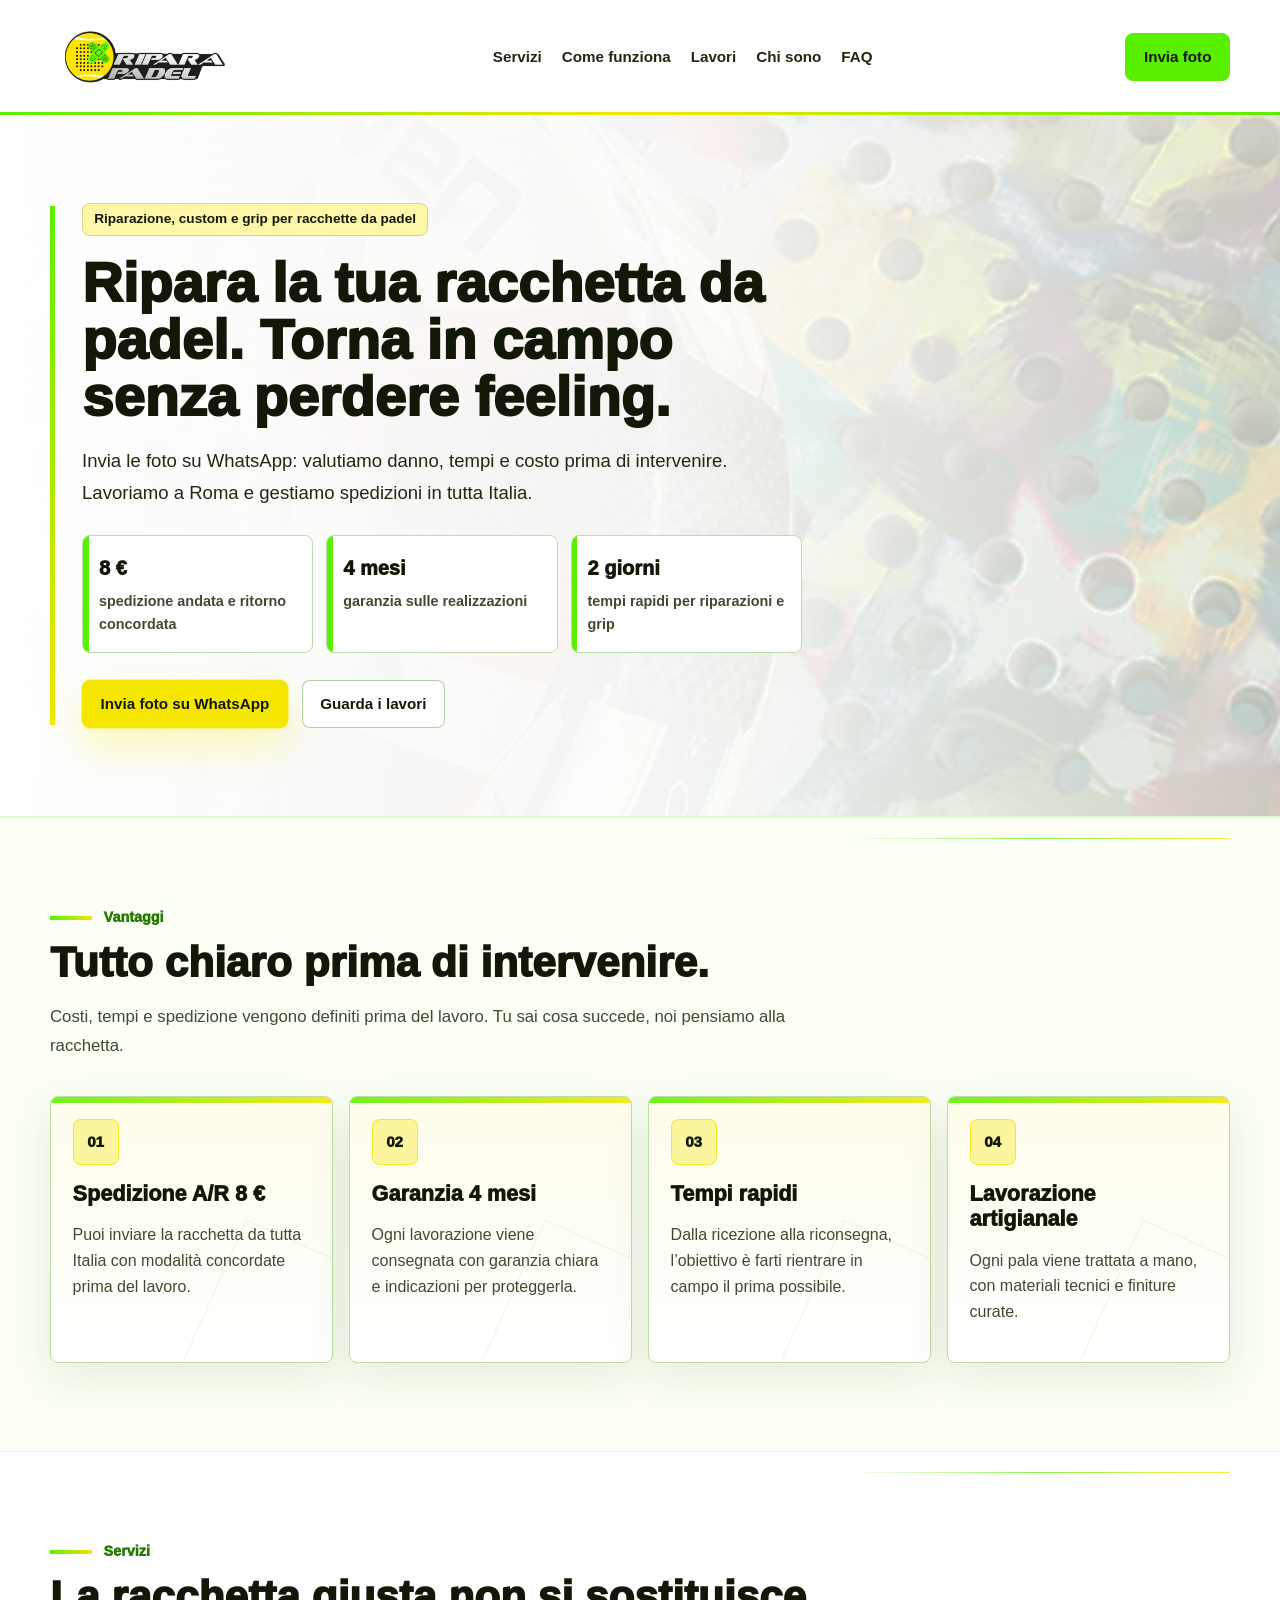
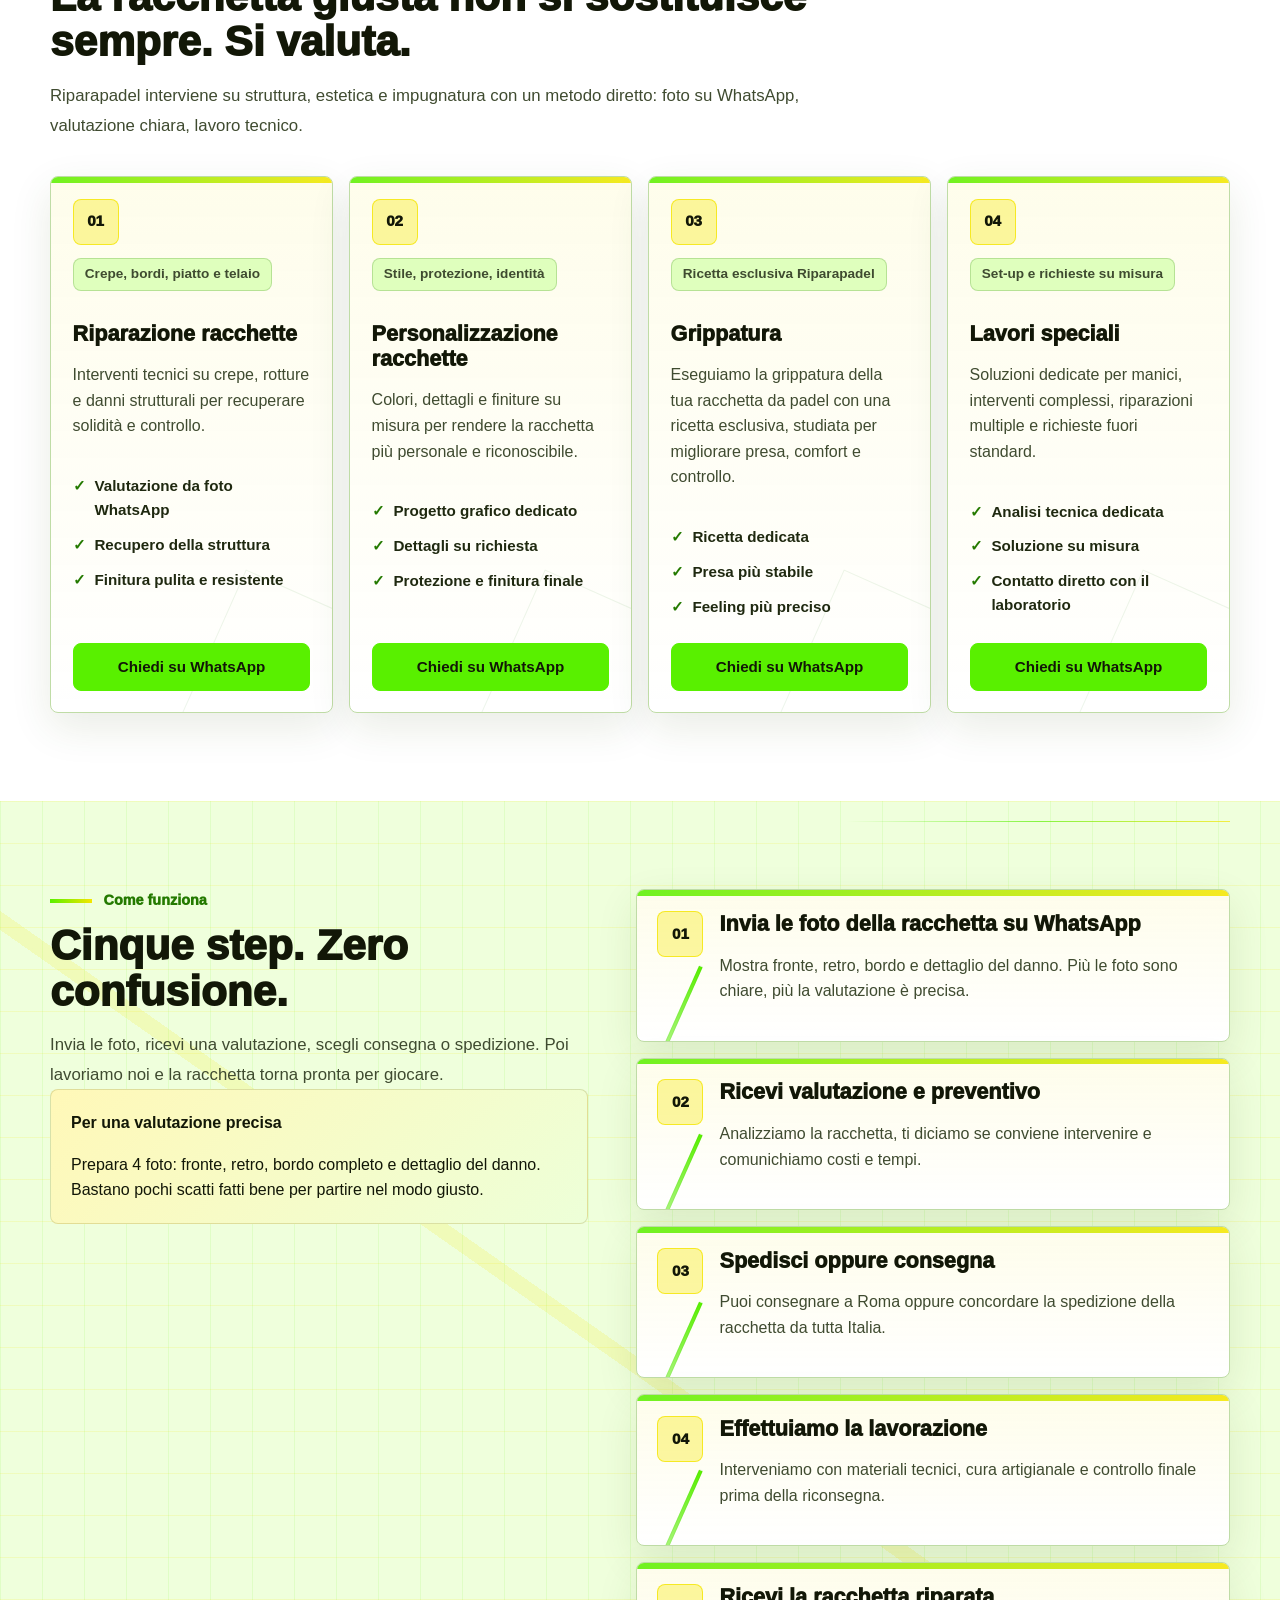
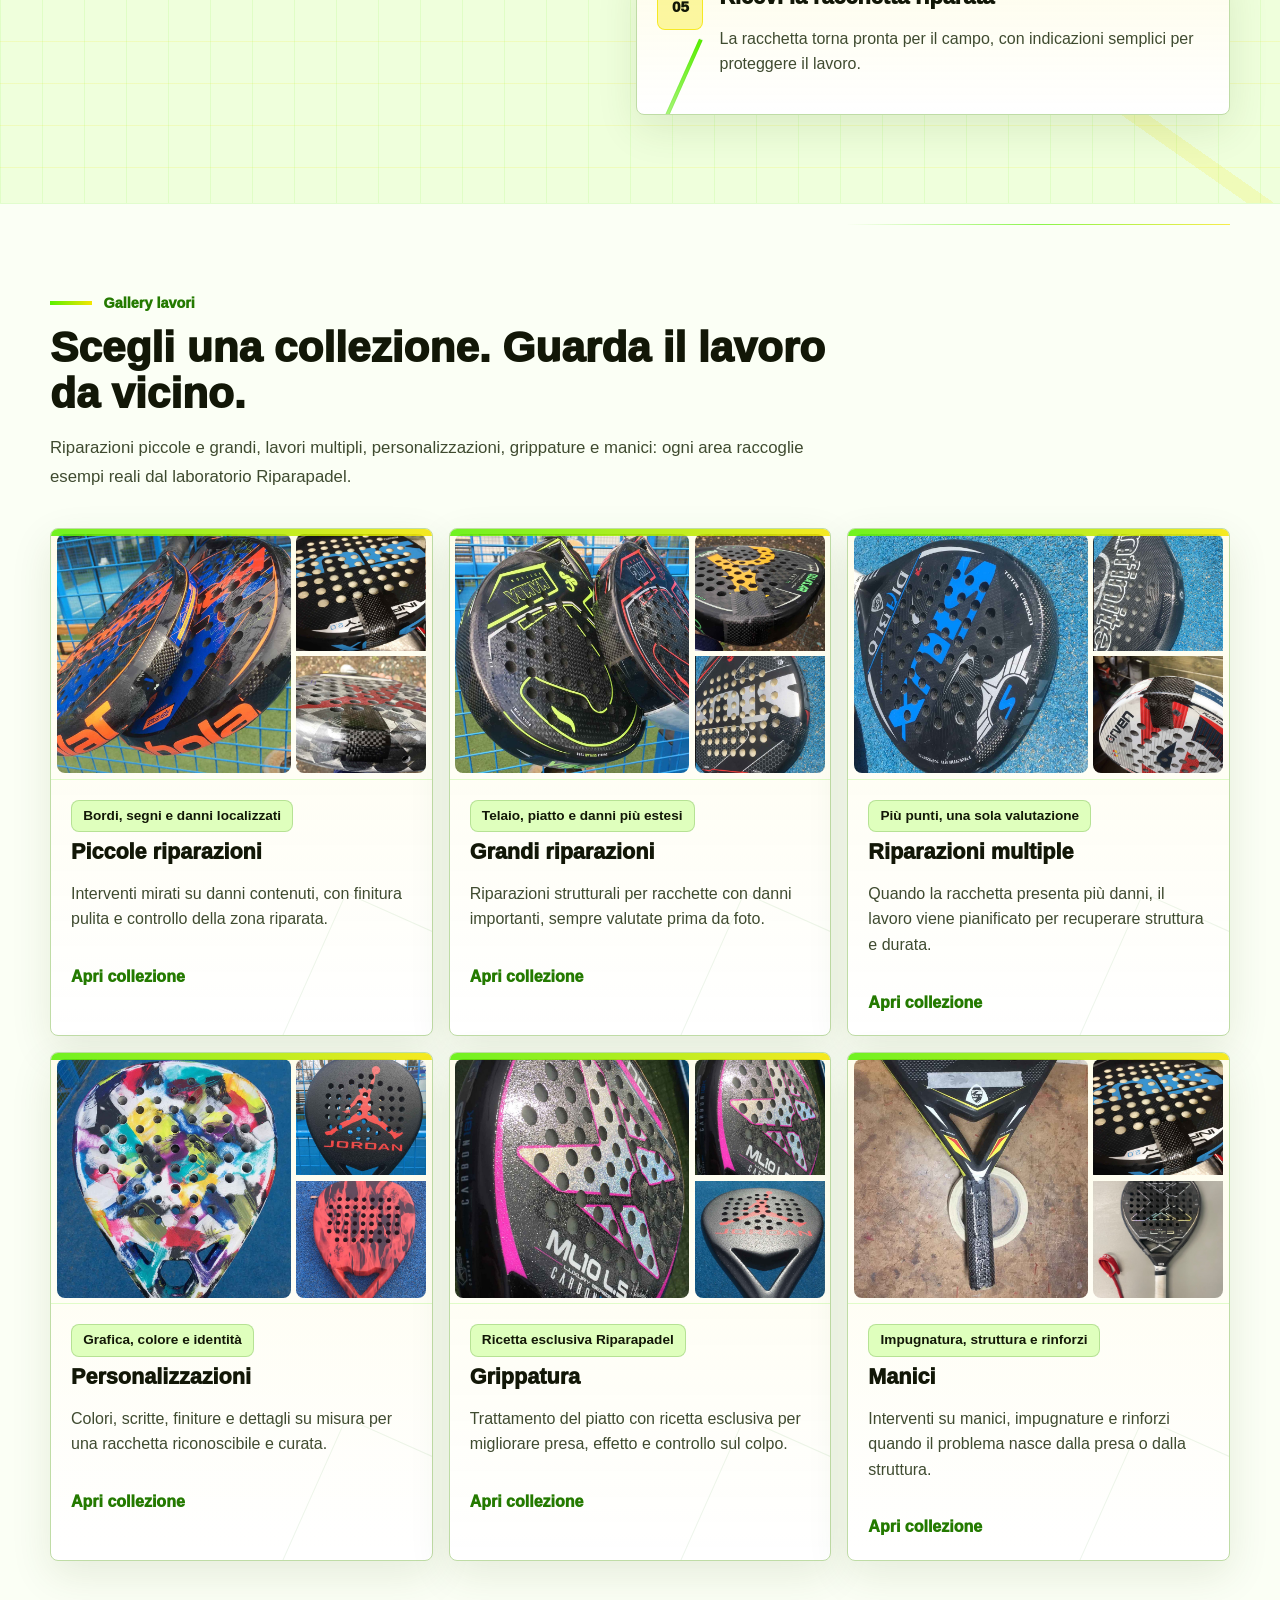
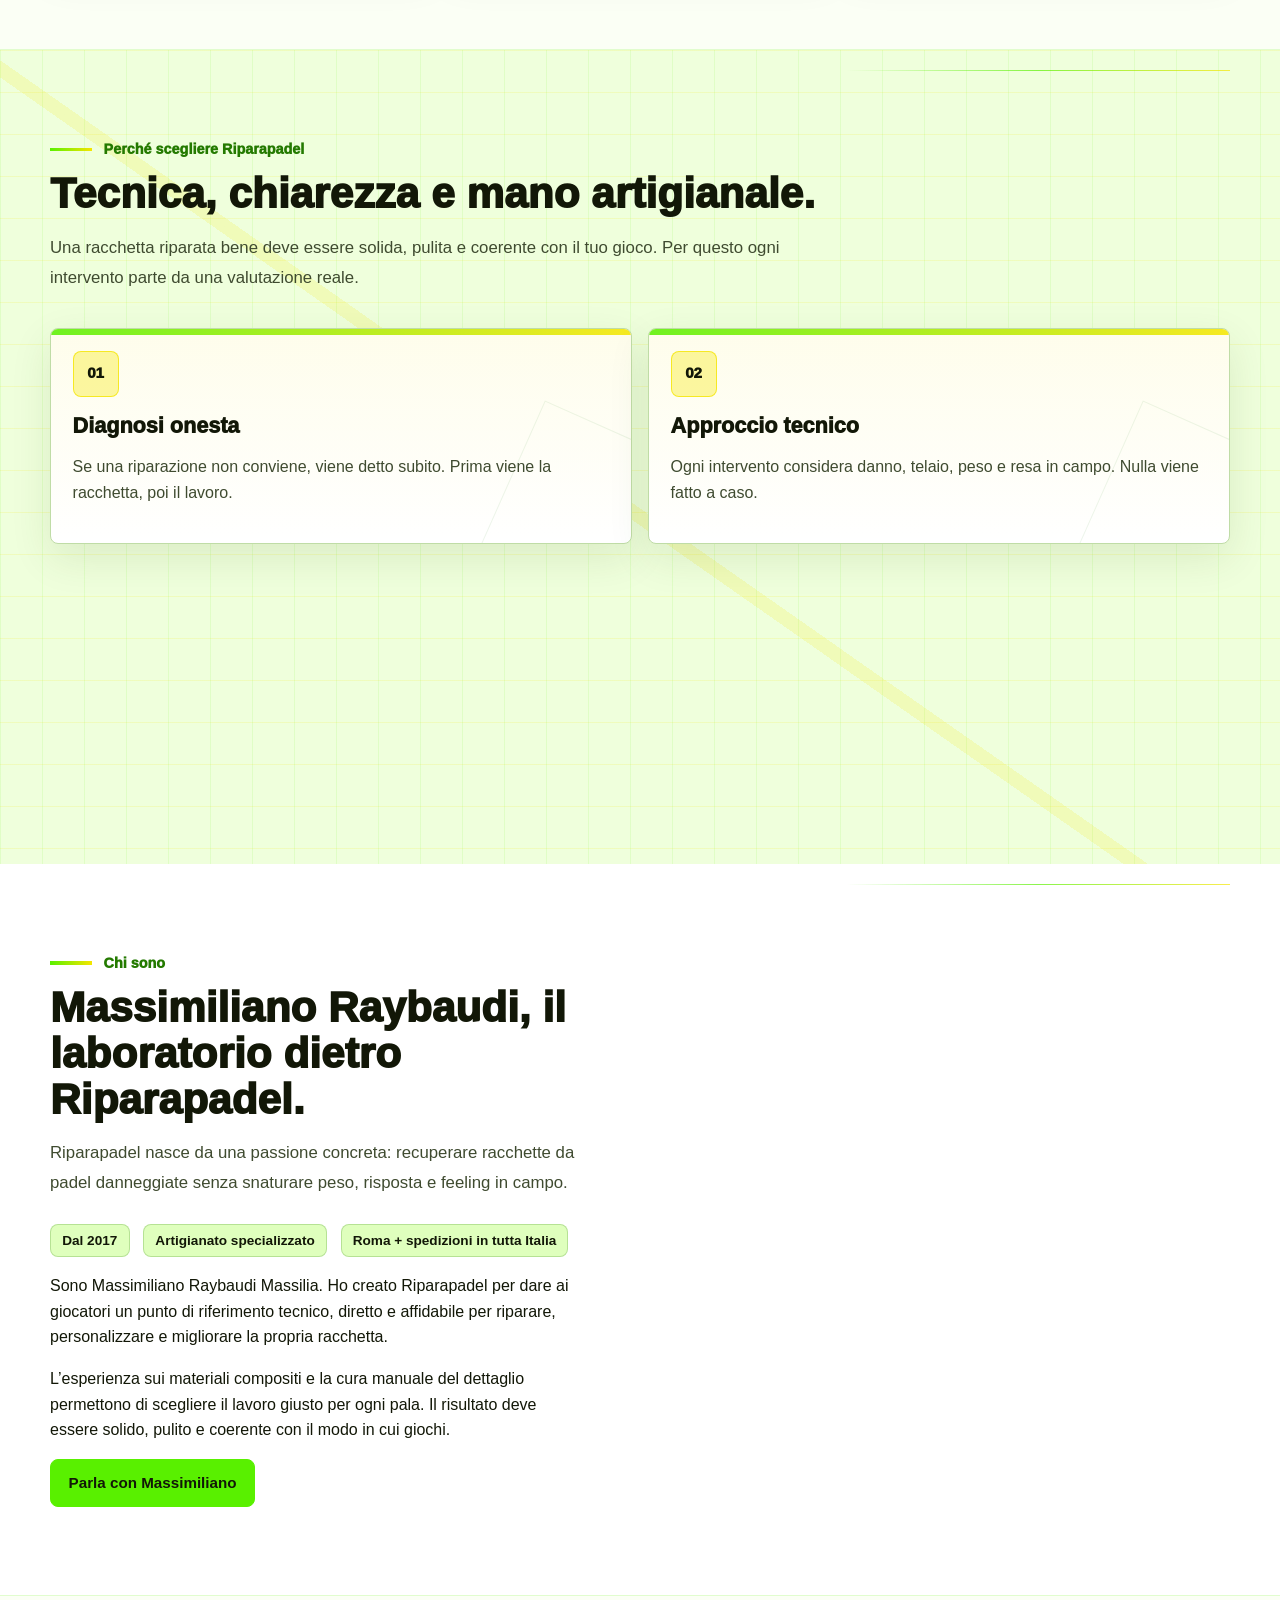
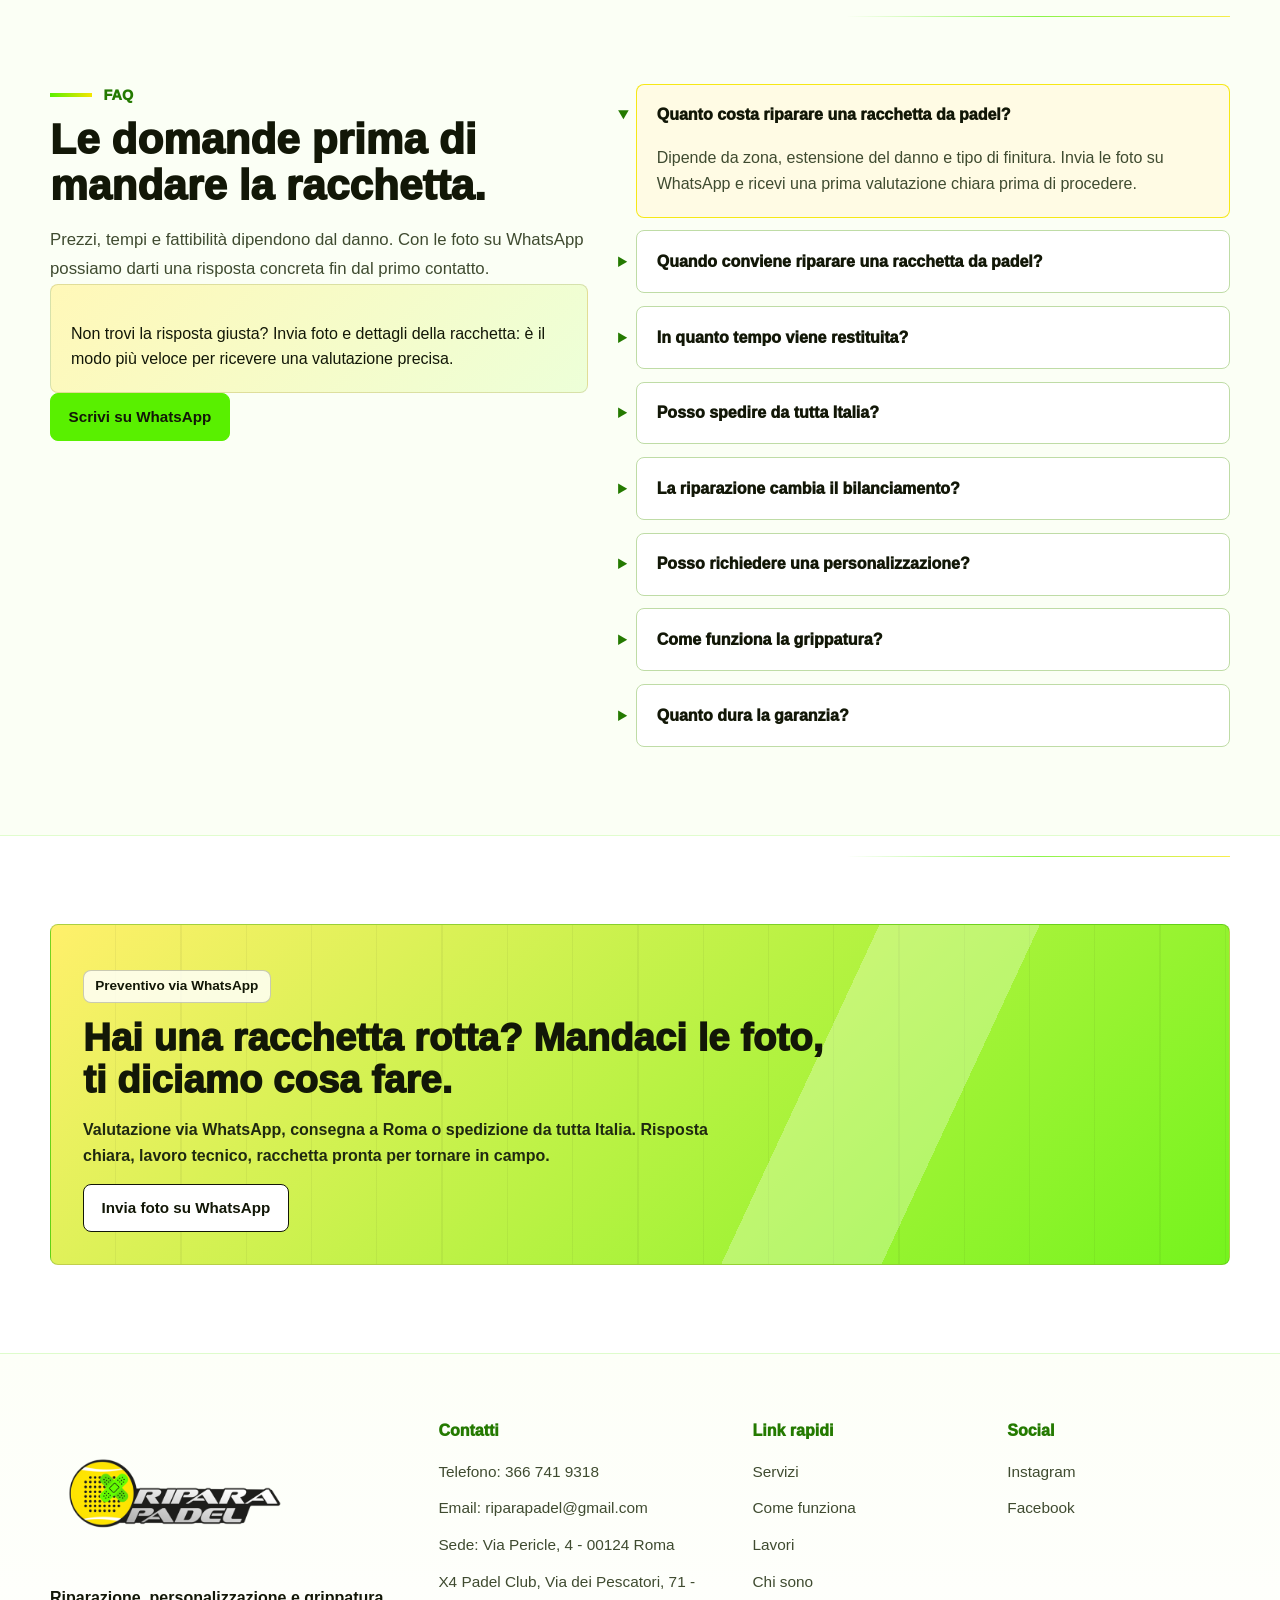
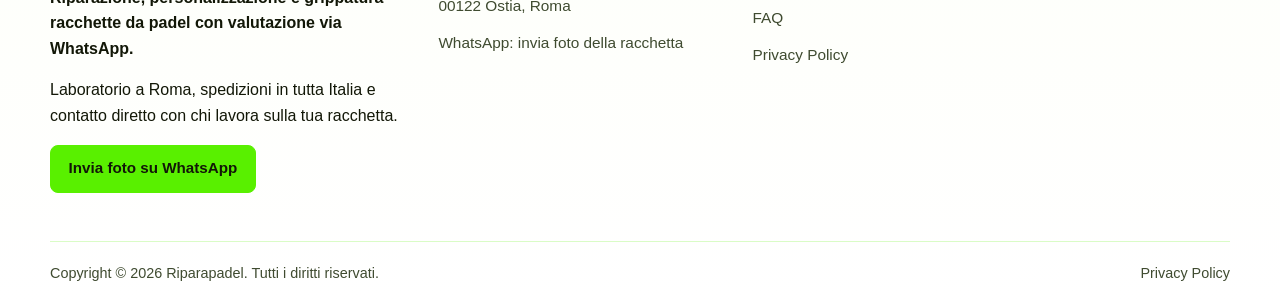
==== index.html @ 20074d6c "Add files via upload" ====
<!doctype html>
<html lang="it">
  <head>
    <meta charset="UTF-8" />
    <meta name="viewport" content="width=device-width, initial-scale=1.0" />
    <meta
      name="description"
      content="Riparapadel ripara racchette da padel a Roma e con spedizione in tutta Italia: diagnosi su WhatsApp, riparazioni tecniche, grippatura e personalizzazioni."
    />
    <meta name="author" content="Riparapadel di Massimiliano Raybaudi Massilia" />
    <meta name="robots" content="index, follow, max-image-preview:large" />
    <meta name="theme-color" content="#ffffff" />
    <meta name="geo.region" content="IT-RM" />
    <meta name="geo.placename" content="Roma" />
    <link rel="canonical" href="https://www.riparazioneracchettepadel.it/" />
    <link rel="icon" type="image/svg+xml" href="assets/icons/favicon.svg" />
    <link rel="preload" as="image" href="assets/media/images/hero-riparapadel.jpg" />
    <link rel="stylesheet" href="assets/styles/main.css" />
    <meta property="og:type" content="website" />
    <meta property="og:locale" content="it_IT" />
    <meta property="og:site_name" content="Riparapadel" />
    <meta property="og:title" content="Riparapadel | Riparazione racchette padel a Roma" />
    <meta
      property="og:description"
      content="Laboratorio tecnico per riparazione, personalizzazione e grippatura di racchette da padel. Preventivo su WhatsApp e spedizioni in tutta Italia."
    />
    <meta property="og:url" content="https://www.riparazioneracchettepadel.it/" />
    <meta property="og:image" content="https://www.riparazioneracchettepadel.it/assets/media/images/hero-riparapadel.jpg" />
    <meta property="og:image:alt" content="Racchetta da padel lavorata dal laboratorio Riparapadel" />
    <meta property="og:image:width" content="960" />
    <meta property="og:image:height" content="720" />
    <meta name="twitter:card" content="summary_large_image" />
    <meta name="twitter:title" content="Riparapadel | Riparazione racchette padel a Roma" />
    <meta
      name="twitter:description"
      content="Diagnosi su WhatsApp, laboratorio a Roma, riparazioni tecniche e spedizioni in tutta Italia."
    />
    <meta name="twitter:image" content="https://www.riparazioneracchettepadel.it/assets/media/images/hero-riparapadel.jpg" />
    <title>Riparazione racchette padel Roma | Riparapadel</title>
    <script type="application/ld+json">
      {
        "@context": "https://schema.org",
        "@graph": [
          {
            "@type": "WebSite",
            "@id": "https://www.riparazioneracchettepadel.it/#website",
            "name": "Riparapadel",
            "url": "https://www.riparazioneracchettepadel.it/",
            "inLanguage": "it-IT",
            "publisher": {
              "@id": "https://www.riparazioneracchettepadel.it/#business"
            }
          },
          {
            "@type": "WebPage",
            "@id": "https://www.riparazioneracchettepadel.it/#webpage",
            "url": "https://www.riparazioneracchettepadel.it/",
            "name": "Riparazione racchette padel Roma | Riparapadel",
            "description": "Riparapadel ripara racchette da padel a Roma e con spedizione in tutta Italia: diagnosi su WhatsApp, riparazioni tecniche, grippatura e personalizzazioni.",
            "isPartOf": {
              "@id": "https://www.riparazioneracchettepadel.it/#website"
            },
            "primaryImageOfPage": {
              "@id": "https://www.riparazioneracchettepadel.it/#hero-image"
            },
            "about": {
              "@id": "https://www.riparazioneracchettepadel.it/#business"
            },
            "inLanguage": "it-IT"
          },
          {
            "@type": "ImageObject",
            "@id": "https://www.riparazioneracchettepadel.it/#hero-image",
            "url": "https://www.riparazioneracchettepadel.it/assets/media/images/hero-riparapadel.jpg",
            "caption": "Racchetta da padel lavorata dal laboratorio Riparapadel"
          },
          {
            "@type": ["LocalBusiness", "ProfessionalService"],
            "@id": "https://www.riparazioneracchettepadel.it/#business",
            "name": "Riparapadel",
            "legalName": "Ripara Padel di Massimiliano Raybaudi Massilia",
            "url": "https://www.riparazioneracchettepadel.it/",
            "logo": "https://www.riparazioneracchettepadel.it/assets/media/brand/riparapadel-logo-site.png",
            "image": "https://www.riparazioneracchettepadel.it/assets/media/images/hero-riparapadel.jpg",
            "telephone": "+393667419318",
            "email": "riparapadel@gmail.com",
            "priceRange": "€€",
            "founder": {
              "@type": "Person",
              "name": "Massimiliano Raybaudi Massilia"
            },
            "address": {
              "@type": "PostalAddress",
              "streetAddress": "Via Pericle, 4",
              "postalCode": "00124",
              "addressLocality": "Roma",
              "addressRegion": "RM",
              "addressCountry": "IT"
            },
            "areaServed": [
              {
                "@type": "City",
                "name": "Roma"
              },
              {
                "@type": "Country",
                "name": "Italia"
              }
            ],
            "sameAs": [
              "https://www.instagram.com/massi_padel/",
              "https://www.facebook.com/riparapadel/"
            ],
            "contactPoint": {
              "@type": "ContactPoint",
              "telephone": "+393667419318",
              "contactType": "customer service",
              "areaServed": "IT",
              "availableLanguage": "Italian"
            },
            "description": "Laboratorio specializzato a Roma per riparazione, personalizzazione e grippatura di racchette da padel con diagnosi su WhatsApp e spedizioni in tutta Italia."
          },
          {
            "@type": "Service",
            "@id": "https://www.riparazioneracchettepadel.it/#riparazione-racchette-padel",
            "name": "Riparazione racchette da padel",
            "serviceType": "Riparazione, personalizzazione e grippatura racchette da padel",
            "provider": {
              "@id": "https://www.riparazioneracchettepadel.it/#business"
            },
            "areaServed": ["Roma", "Italia"],
            "description": "Valutazione del danno da foto, preventivo su WhatsApp e interventi tecnici su racchette da padel danneggiate.",
            "hasOfferCatalog": {
              "@type": "OfferCatalog",
              "name": "Servizi Riparapadel",
              "itemListElement": [
                {
                  "@type": "Offer",
                  "itemOffered": {
                    "@type": "Service",
                    "name": "Riparazione racchette da padel",
                    "description": "Interventi su crepe, bordi, piatto e telaio."
                  }
                },
                {
                  "@type": "Offer",
                  "itemOffered": {
                    "@type": "Service",
                    "name": "Personalizzazione racchette da padel",
                    "description": "Colori, grafiche, dettagli e finiture su misura."
                  }
                },
                {
                  "@type": "Offer",
                  "itemOffered": {
                    "@type": "Service",
                    "name": "Grippatura racchette da padel",
                    "description": "Trattamento del piatto con ricetta esclusiva Riparapadel."
                  }
                }
              ]
            }
          },
          {
            "@type": "FAQPage",
            "@id": "https://www.riparazioneracchettepadel.it/#faq-schema",
            "mainEntity": [
              {
                "@type": "Question",
                "name": "Quanto costa riparare una racchetta da padel?",
                "acceptedAnswer": {
                  "@type": "Answer",
                  "text": "Dipende da zona, estensione del danno e tipo di finitura. Invia le foto su WhatsApp e ricevi una prima valutazione chiara prima di procedere."
                }
              },
              {
                "@type": "Question",
                "name": "Quando conviene riparare una racchetta da padel?",
                "acceptedAnswer": {
                  "@type": "Answer",
                  "text": "Conviene quando il danno è localizzato e la racchetta ha ancora valore tecnico. Se non vale la pena intervenire, lo diciamo subito."
                }
              },
              {
                "@type": "Question",
                "name": "Posso spedire da tutta Italia?",
                "acceptedAnswer": {
                  "@type": "Answer",
                  "text": "Sì. Puoi spedire da tutta Italia. Prima dell’invio ricevi le indicazioni per imballare correttamente la racchetta."
                }
              },
              {
                "@type": "Question",
                "name": "In quanto tempo viene restituita?",
                "acceptedAnswer": {
                  "@type": "Answer",
                  "text": "Riparazioni e grippature vengono gestite in tempi rapidi dalla ricezione. Le personalizzazioni possono richiedere qualche giorno in più."
                }
              },
              {
                "@type": "Question",
                "name": "La riparazione cambia il bilanciamento?",
                "acceptedAnswer": {
                  "@type": "Answer",
                  "text": "L’intervento viene eseguito cercando di preservare feeling e maneggevolezza. Se può esserci una variazione sensibile, viene comunicata prima."
                }
              },
              {
                "@type": "Question",
                "name": "Posso richiedere una personalizzazione?",
                "acceptedAnswer": {
                  "@type": "Answer",
                  "text": "Sì. Possiamo valutare grafiche, colori, dettagli estetici e finiture su misura. Il progetto viene definito prima del lavoro."
                }
              },
              {
                "@type": "Question",
                "name": "Come funziona la grippatura?",
                "acceptedAnswer": {
                  "@type": "Answer",
                  "text": "Eseguiamo la grippatura della racchetta da padel con una ricetta esclusiva, adattata alla sensazione che vuoi in mano: più presa, più comfort e più controllo."
                }
              },
              {
                "@type": "Question",
                "name": "Quanto dura la garanzia?",
                "acceptedAnswer": {
                  "@type": "Answer",
                  "text": "Le lavorazioni hanno garanzia di 4 mesi dalla consegna. Restano escluse nuove rotture causate da urti, impatti o uso non corretto."
                }
              }
            ]
          }
        ]
      }
    </script>
  </head>
  <body>
    <a class="skip-link" href="#contenuto">Vai al contenuto</a>

    <header class="site-header">
      <div class="header-inner">
        <a class="logo" href="index.html" aria-label="Riparapadel home">
          <img
            src="assets/media/brand/riparapadel-logo-site.png"
            alt="Logo Riparapadel - riparazione racchette padel Roma"
            width="640"
            height="385"
            fetchpriority="high"
          />
        </a>

        <nav class="main-nav" id="menu" data-main-nav aria-label="Navigazione principale">
          <a href="#servizi">Servizi</a>
          <a href="#come-funziona">Come funziona</a>
          <a href="#lavori">Lavori</a>
          <a href="#chi-sono">Chi sono</a>
          <a href="#faq">FAQ</a>
        </nav>

        <div class="header-actions">
          <a
            class="btn btn-secondary"
            href="https://wa.me/393667419318?text=Ciao%20Riparapadel%2C%20vorrei%20una%20valutazione%20per%20la%20mia%20racchetta%20da%20padel.%20Posso%20inviare%20le%20foto%3F"
            target="_blank"
            rel="noreferrer"
          >
            Invia foto
          </a>
          <button class="menu-toggle" type="button" data-menu-toggle aria-controls="menu" aria-expanded="false">
            Menu
          </button>
        </div>
      </div>
    </header>

    <main id="contenuto">
      <section class="hero" id="home">
        <div class="container hero-grid">
          <div class="hero-content">
            <span class="badge">Riparazione, custom e grip per racchette da padel</span>
            <h1>Ripara la tua racchetta da padel. Torna in campo senza perdere feeling.</h1>
            <p>
              Invia le foto su WhatsApp: valutiamo danno, tempi e costo prima di intervenire.
              Lavoriamo a Roma e gestiamo spedizioni in tutta Italia.
            </p>
            <div class="hero-facts" aria-label="Vantaggi principali">
              <div class="fact">
                <strong>8 €</strong>
                <span>spedizione andata e ritorno concordata</span>
              </div>
              <div class="fact">
                <strong>4 mesi</strong>
                <span>garanzia sulle realizzazioni</span>
              </div>
              <div class="fact">
                <strong>2 giorni</strong>
                <span>tempi rapidi per riparazioni e grip</span>
              </div>
            </div>
            <div class="hero-actions">
              <a
                class="btn btn-primary"
                href="https://wa.me/393667419318?text=Ciao%20Riparapadel%2C%20vorrei%20una%20valutazione%20per%20la%20mia%20racchetta%20da%20padel.%20Posso%20inviare%20le%20foto%3F"
                target="_blank"
                rel="noreferrer"
              >
                Invia foto su WhatsApp
              </a>
              <a class="btn btn-ghost" href="#lavori">Guarda i lavori</a>
            </div>
          </div>
        </div>
      </section>

      <section class="section section-alt">
        <div class="container">
          <div class="section-heading">
            <p class="eyebrow">Vantaggi</p>
            <h2 class="section-title">Tutto chiaro prima di intervenire.</h2>
            <p class="section-copy">
              Costi, tempi e spedizione vengono definiti prima del lavoro. Tu sai cosa succede,
              noi pensiamo alla racchetta.
            </p>
          </div>
          <div class="grid grid-4 cards">
            <article class="card card-pad">
              <span class="service-number">01</span>
              <h3>Spedizione A/R 8 €</h3>
              <p>Puoi inviare la racchetta da tutta Italia con modalità concordate prima del lavoro.</p>
            </article>
            <article class="card card-pad">
              <span class="service-number">02</span>
              <h3>Garanzia 4 mesi</h3>
              <p>Ogni lavorazione viene consegnata con garanzia chiara e indicazioni per proteggerla.</p>
            </article>
            <article class="card card-pad">
              <span class="service-number">03</span>
              <h3>Tempi rapidi</h3>
              <p>Dalla ricezione alla riconsegna, l’obiettivo è farti rientrare in campo il prima possibile.</p>
            </article>
            <article class="card card-pad">
              <span class="service-number">04</span>
              <h3>Lavorazione artigianale</h3>
              <p>Ogni pala viene trattata a mano, con materiali tecnici e finiture curate.</p>
            </article>
          </div>
        </div>
      </section>

      <section class="section" id="servizi">
        <div class="container">
          <div class="section-heading">
            <p class="eyebrow">Servizi</p>
            <h2 class="section-title">La racchetta giusta non si sostituisce sempre. Si valuta.</h2>
            <p class="section-copy">
              Riparapadel interviene su struttura, estetica e impugnatura con un metodo diretto:
              foto su WhatsApp, valutazione chiara, lavoro tecnico.
            </p>
          </div>

          <div class="grid grid-4 cards">
            <article class="card card-pad service-card">
              <span class="service-number">01</span>
              <p class="badge badge-secondary">Crepe, bordi, piatto e telaio</p>
              <h3>Riparazione racchette</h3>
              <p>Interventi tecnici su crepe, rotture e danni strutturali per recuperare solidità e controllo.</p>
              <ul>
                <li>Valutazione da foto WhatsApp</li>
                <li>Recupero della struttura</li>
                <li>Finitura pulita e resistente</li>
              </ul>
              <a
                class="btn btn-secondary"
                href="https://wa.me/393667419318?text=Ciao%20Riparapadel%2C%20vorrei%20capire%20se%20la%20mia%20racchetta%20da%20padel%20%C3%A8%20riparabile.%20Vi%20invio%20le%20foto%20del%20danno."
                target="_blank"
                rel="noreferrer"
              >
                Chiedi su WhatsApp
              </a>
            </article>

            <article class="card card-pad service-card">
              <span class="service-number">02</span>
              <p class="badge badge-secondary">Stile, protezione, identità</p>
              <h3>Personalizzazione racchette</h3>
              <p>Colori, dettagli e finiture su misura per rendere la racchetta più personale e riconoscibile.</p>
              <ul>
                <li>Progetto grafico dedicato</li>
                <li>Dettagli su richiesta</li>
                <li>Protezione e finitura finale</li>
              </ul>
              <a
                class="btn btn-secondary"
                href="https://wa.me/393667419318?text=Ciao%20Riparapadel%2C%20vorrei%20personalizzare%20la%20mia%20racchetta%20da%20padel.%20Posso%20inviare%20qualche%20idea%3F"
                target="_blank"
                rel="noreferrer"
              >
                Chiedi su WhatsApp
              </a>
            </article>

            <article class="card card-pad service-card">
              <span class="service-number">03</span>
              <p class="badge badge-secondary">Ricetta esclusiva Riparapadel</p>
              <h3>Grippatura</h3>
              <p>
                Eseguiamo la grippatura della tua racchetta da padel con una ricetta esclusiva,
                studiata per migliorare presa, comfort e controllo.
              </p>
              <ul>
                <li>Ricetta dedicata</li>
                <li>Presa più stabile</li>
                <li>Feeling più preciso</li>
              </ul>
              <a
                class="btn btn-secondary"
                href="https://wa.me/393667419318?text=Ciao%20Riparapadel%2C%20vorrei%20informazioni%20sulla%20grippatura%20della%20mia%20racchetta%20da%20padel."
                target="_blank"
                rel="noreferrer"
              >
                Chiedi su WhatsApp
              </a>
            </article>

            <article class="card card-pad service-card">
              <span class="service-number">04</span>
              <p class="badge badge-secondary">Set-up e richieste su misura</p>
              <h3>Lavori speciali</h3>
              <p>
                Soluzioni dedicate per manici, interventi complessi, riparazioni multiple e richieste fuori standard.
              </p>
              <ul>
                <li>Analisi tecnica dedicata</li>
                <li>Soluzione su misura</li>
                <li>Contatto diretto con il laboratorio</li>
              </ul>
              <a
                class="btn btn-secondary"
                href="https://wa.me/393667419318?text=Ciao%20Riparapadel%2C%20vorrei%20una%20valutazione%20per%20un%20lavoro%20speciale%20sulla%20mia%20racchetta%20da%20padel."
                target="_blank"
                rel="noreferrer"
              >
                Chiedi su WhatsApp
              </a>
            </article>
          </div>
        </div>
      </section>

      <section class="section section-strong" id="come-funziona">
        <div class="container split">
          <div>
            <p class="eyebrow">Come funziona</p>
            <h2 class="section-title">Cinque step. Zero confusione.</h2>
            <p class="section-copy">
              Invia le foto, ricevi una valutazione, scegli consegna o spedizione.
              Poi lavoriamo noi e la racchetta torna pronta per giocare.
            </p>
            <div class="callout">
              <strong>Per una valutazione precisa</strong>
              <p>
                Prepara 4 foto: fronte, retro, bordo completo e dettaglio del danno.
                Bastano pochi scatti fatti bene per partire nel modo giusto.
              </p>
            </div>
          </div>

          <ol class="steps">
            <li class="card step">
              <span class="step-number">01</span>
              <div>
                <h3>Invia le foto della racchetta su WhatsApp</h3>
                <p>Mostra fronte, retro, bordo e dettaglio del danno. Più le foto sono chiare, più la valutazione è precisa.</p>
              </div>
            </li>
            <li class="card step">
              <span class="step-number">02</span>
              <div>
                <h3>Ricevi valutazione e preventivo</h3>
                <p>Analizziamo la racchetta, ti diciamo se conviene intervenire e comunichiamo costi e tempi.</p>
              </div>
            </li>
            <li class="card step">
              <span class="step-number">03</span>
              <div>
                <h3>Spedisci oppure consegna</h3>
                <p>Puoi consegnare a Roma oppure concordare la spedizione della racchetta da tutta Italia.</p>
              </div>
            </li>
            <li class="card step">
              <span class="step-number">04</span>
              <div>
                <h3>Effettuiamo la lavorazione</h3>
                <p>Interveniamo con materiali tecnici, cura artigianale e controllo finale prima della riconsegna.</p>
              </div>
            </li>
            <li class="card step">
              <span class="step-number">05</span>
              <div>
                <h3>Ricevi la racchetta riparata</h3>
                <p>La racchetta torna pronta per il campo, con indicazioni semplici per proteggere il lavoro.</p>
              </div>
            </li>
          </ol>
        </div>
      </section>

      <section class="section section-alt" id="lavori">
        <div class="container">
          <div class="section-heading">
            <p class="eyebrow">Gallery lavori</p>
            <h2 class="section-title">Scegli una collezione. Guarda il lavoro da vicino.</h2>
            <p class="section-copy">
              Riparazioni piccole e grandi, lavori multipli, personalizzazioni, grippature e manici:
              ogni area raccoglie esempi reali dal laboratorio Riparapadel.
            </p>
          </div>

          <div class="grid grid-3 cards">
            <a class="card gallery-card" href="lavori.html#piccole-riparazioni">
              <div class="gallery-cover">
                <div>
                  <img src="assets/media/images/official/Riparazioni_racchette_padel_piccole.jpg" alt="Esempio ufficiale Riparapadel di piccole riparazioni su racchetta da padel" width="900" height="900" loading="lazy" />
                </div>
                <div class="gallery-stack">
                  <img src="assets/media/images/official/riparazione_racchette_padel_lavori_1.jpg" alt="Lavoro ufficiale Riparapadel su danno localizzato della racchetta" width="900" height="900" loading="lazy" />
                  <img src="assets/media/images/official/riparazione_racchette_padel_lavori_2.jpg" alt="Recupero del bordo di una racchetta da padel Riparapadel" width="900" height="900" loading="lazy" />
                </div>
              </div>
              <div class="gallery-body">
                <span class="badge badge-secondary">Bordi, segni e danni localizzati</span>
                <h3>Piccole riparazioni</h3>
                <p>Interventi mirati su danni contenuti, con finitura pulita e controllo della zona riparata.</p>
                <span class="link-line">Apri collezione</span>
              </div>
            </a>

            <a class="card gallery-card" href="lavori.html#grandi-riparazioni">
              <div class="gallery-cover">
                <div>
                  <img src="assets/media/images/official/Riparazioni_racchette_padel_grandi.jpg" alt="Esempio ufficiale Riparapadel di grande riparazione su racchetta da padel" width="900" height="900" loading="lazy" />
                </div>
                <div class="gallery-stack">
                  <img src="assets/media/images/official/riparazione_racchette_padel_lavori_3.jpg" alt="Ricostruzione tecnica del telaio di una racchetta da padel" width="900" height="900" loading="lazy" />
                  <img src="assets/media/images/official/riparazione_racchette_padel_lavori_4.jpg" alt="Riparazione strutturale Riparapadel su racchetta danneggiata" width="900" height="900" loading="lazy" />
                </div>
              </div>
              <div class="gallery-body">
                <span class="badge badge-secondary">Telaio, piatto e danni più estesi</span>
                <h3>Grandi riparazioni</h3>
                <p>Riparazioni strutturali per racchette con danni importanti, sempre valutate prima da foto.</p>
                <span class="link-line">Apri collezione</span>
              </div>
            </a>

            <a class="card gallery-card" href="lavori.html#riparazioni-multiple">
              <div class="gallery-cover">
                <div>
                  <img src="assets/media/images/official/Riparazioni_multiple_racchette_padel.jpg" alt="Esempio ufficiale Riparapadel di riparazioni multiple su racchetta da padel" width="900" height="900" loading="lazy" />
                </div>
                <div class="gallery-stack">
                  <img src="assets/media/images/official/riparazione_racchette_padel_lavori_5.jpg" alt="Intervento multiplo su racchetta da padel Riparapadel" width="900" height="900" loading="lazy" />
                  <img src="assets/media/images/official/riparazione_racchette_padel_lavori_6.jpg" alt="Riparazione combinata su telaio e bordo della racchetta" width="900" height="900" loading="lazy" />
                </div>
              </div>
              <div class="gallery-body">
                <span class="badge badge-secondary">Più punti, una sola valutazione</span>
                <h3>Riparazioni multiple</h3>
                <p>Quando la racchetta presenta più danni, il lavoro viene pianificato per recuperare struttura e durata.</p>
                <span class="link-line">Apri collezione</span>
              </div>
            </a>

            <a class="card gallery-card" href="lavori.html#personalizzazioni">
              <div class="gallery-cover">
                <div>
                  <img src="assets/media/images/official/Personalizzazione_racchette_padel-1.jpg" alt="Esempio ufficiale Riparapadel di personalizzazione racchetta da padel" width="900" height="900" loading="lazy" />
                </div>
                <div class="gallery-stack">
                  <img src="assets/media/images/official/personalizzazione_racchette_padel_lavori_1.jpg" alt="Personalizzazione con vinile monocolore su racchetta da padel" width="900" height="900" loading="lazy" />
                  <img src="assets/media/images/official/personalizzazione_racchette_padel_lavori_2.jpg" alt="Personalizzazione con cubicatura su racchetta da padel" width="900" height="900" loading="lazy" />
                </div>
              </div>
              <div class="gallery-body">
                <span class="badge badge-secondary">Grafica, colore e identità</span>
                <h3>Personalizzazioni</h3>
                <p>Colori, scritte, finiture e dettagli su misura per una racchetta riconoscibile e curata.</p>
                <span class="link-line">Apri collezione</span>
              </div>
            </a>

            <a class="card gallery-card" href="lavori.html#grippatura">
              <div class="gallery-cover">
                <div>
                  <img src="assets/media/images/official/Grippatura.jpg" alt="Esempio ufficiale Riparapadel di grippatura racchetta da padel" width="900" height="900" loading="lazy" />
                </div>
                <div class="gallery-stack">
                  <img src="assets/media/images/official/grippatura_racchette_padel.jpg" alt="Grippatura tecnica su piatto racchetta da padel" width="900" height="900" loading="lazy" />
                  <img src="assets/media/images/official/grippatura_racchette_padel_2.jpg" alt="Dettaglio di grippatura media su racchetta da padel" width="900" height="900" loading="lazy" />
                </div>
              </div>
              <div class="gallery-body">
                <span class="badge badge-secondary">Ricetta esclusiva Riparapadel</span>
                <h3>Grippatura</h3>
                <p>Trattamento del piatto con ricetta esclusiva per migliorare presa, effetto e controllo sul colpo.</p>
                <span class="link-line">Apri collezione</span>
              </div>
            </a>

            <a class="card gallery-card" href="lavori.html#manici">
              <div class="gallery-cover">
                <div>
                  <img src="assets/media/images/official/Riparazioni_manici_racchette_padel.jpg" alt="Esempio ufficiale Riparapadel di riparazione manici racchette da padel" width="900" height="900" loading="lazy" />
                </div>
                <div class="gallery-stack">
                  <img src="assets/media/images/official/Riparazioni_racchette_padel_medie.jpg" alt="Riparazione media su racchetta da padel con controllo della struttura" width="900" height="900" loading="lazy" />
                  <img src="assets/media/images/official/06f5a8e5-715d-441f-9d08-2ffccf51e885.jpg" alt="Dettaglio verticale di lavorazione su racchetta da padel" width="675" height="900" loading="lazy" />
                </div>
              </div>
              <div class="gallery-body">
                <span class="badge badge-secondary">Impugnatura, struttura e rinforzi</span>
                <h3>Manici</h3>
                <p>Interventi su manici, impugnature e rinforzi quando il problema nasce dalla presa o dalla struttura.</p>
                <span class="link-line">Apri collezione</span>
              </div>
            </a>
          </div>
        </div>
      </section>

      <section class="section section-strong">
        <div class="container">
          <div class="section-heading">
            <p class="eyebrow">Perché scegliere Riparapadel</p>
            <h2 class="section-title">Tecnica, chiarezza e mano artigianale.</h2>
            <p class="section-copy">
              Una racchetta riparata bene deve essere solida, pulita e coerente con il tuo gioco.
              Per questo ogni intervento parte da una valutazione reale.
            </p>
          </div>
          <div class="grid grid-2 cards">
            <article class="card card-pad">
              <span class="service-number">01</span>
              <h3>Diagnosi onesta</h3>
              <p>Se una riparazione non conviene, viene detto subito. Prima viene la racchetta, poi il lavoro.</p>
            </article>
            <article class="card card-pad">
              <span class="service-number">02</span>
              <h3>Approccio tecnico</h3>
              <p>Ogni intervento considera danno, telaio, peso e resa in campo. Nulla viene fatto a caso.</p>
            </article>
            <article class="card card-pad">
              <span class="service-number">03</span>
              <h3>Contatto diretto</h3>
              <p>Parli direttamente con chi mette mano alla racchetta. Meno passaggi, più chiarezza.</p>
            </article>
            <article class="card card-pad">
              <span class="service-number">04</span>
              <h3>Esperienza reale nel padel</h3>
              <p>Il servizio nasce tra campo e laboratorio: durata, estetica e feeling devono lavorare insieme.</p>
            </article>
          </div>
        </div>
      </section>

      <section class="section" id="chi-sono">
        <div class="container split split-center">
          <div>
            <p class="eyebrow">Chi sono</p>
            <h2 class="section-title">Massimiliano Raybaudi, il laboratorio dietro Riparapadel.</h2>
            <p class="section-copy">
              Riparapadel nasce da una passione concreta: recuperare racchette da padel danneggiate
              senza snaturare peso, risposta e feeling in campo.
            </p>
            <div class="section-actions">
              <span class="badge badge-secondary">Dal 2017</span>
              <span class="badge badge-secondary">Artigianato specializzato</span>
              <span class="badge badge-secondary">Roma + spedizioni in tutta Italia</span>
            </div>
            <p>
              Sono Massimiliano Raybaudi Massilia. Ho creato Riparapadel per dare ai giocatori
              un punto di riferimento tecnico, diretto e affidabile per riparare, personalizzare
              e migliorare la propria racchetta.
            </p>
            <p>
              L’esperienza sui materiali compositi e la cura manuale del dettaglio permettono
              di scegliere il lavoro giusto per ogni pala. Il risultato deve essere solido,
              pulito e coerente con il modo in cui giochi.
            </p>
            <a
              class="btn btn-secondary"
              href="https://wa.me/393667419318?text=Ciao%20Riparapadel%2C%20vorrei%20una%20valutazione%20per%20la%20mia%20racchetta%20da%20padel.%20Posso%20inviare%20le%20foto%3F"
              target="_blank"
              rel="noreferrer"
            >
              Parla con Massimiliano
            </a>
          </div>
          <div class="card about-media">
            <img
              src="assets/media/images/lavoro-riparazione-2.jpg"
              alt="Dettaglio di una racchetta da padel lavorata nel laboratorio Riparapadel a Roma"
              width="1200"
              height="1200"
              loading="lazy"
            />
            <div class="media-caption">
              <span class="badge">X4 Padel Club, Via dei Pescatori, 71 - 00122 Ostia, Roma</span>
              <h3>A Roma, vicino ai giocatori. Con spedizioni in tutta Italia.</h3>
            </div>
          </div>
        </div>
      </section>

      <section class="section section-alt" id="faq">
        <div class="container split">
          <div>
            <p class="eyebrow">FAQ</p>
            <h2 class="section-title">Le domande prima di mandare la racchetta.</h2>
            <p class="section-copy">
              Prezzi, tempi e fattibilità dipendono dal danno. Con le foto su WhatsApp
              possiamo darti una risposta concreta fin dal primo contatto.
            </p>
            <div class="callout">
              <p>
                Non trovi la risposta giusta? Invia foto e dettagli della racchetta:
                è il modo più veloce per ricevere una valutazione precisa.
              </p>
            </div>
            <a
              class="btn btn-secondary"
              href="https://wa.me/393667419318?text=Ciao%20Riparapadel%2C%20vorrei%20una%20valutazione%20per%20la%20mia%20racchetta%20da%20padel.%20Posso%20inviare%20le%20foto%3F"
              target="_blank"
              rel="noreferrer"
            >
              Scrivi su WhatsApp
            </a>
          </div>
          <div class="faq-list">
            <details open>
              <summary>Quanto costa riparare una racchetta da padel?</summary>
              <p>Dipende da zona, estensione del danno e tipo di finitura. Invia le foto su WhatsApp e ricevi una prima valutazione chiara prima di procedere.</p>
            </details>
            <details>
              <summary>Quando conviene riparare una racchetta da padel?</summary>
              <p>Conviene quando il danno è localizzato e la racchetta ha ancora valore tecnico. Se non vale la pena intervenire, lo diciamo subito.</p>
            </details>
            <details>
              <summary>In quanto tempo viene restituita?</summary>
              <p>Riparazioni e grippature vengono gestite in tempi rapidi dalla ricezione. Le personalizzazioni possono richiedere qualche giorno in più.</p>
            </details>
            <details>
              <summary>Posso spedire da tutta Italia?</summary>
              <p>Sì. Puoi spedire da tutta Italia. Prima dell’invio ricevi le indicazioni per imballare correttamente la racchetta.</p>
            </details>
            <details>
              <summary>La riparazione cambia il bilanciamento?</summary>
              <p>L’intervento viene eseguito cercando di preservare feeling e maneggevolezza. Se può esserci una variazione sensibile, viene comunicata prima.</p>
            </details>
            <details>
              <summary>Posso richiedere una personalizzazione?</summary>
              <p>Sì. Possiamo valutare grafiche, colori, dettagli estetici e finiture su misura. Il progetto viene definito prima del lavoro.</p>
            </details>
            <details>
              <summary>Come funziona la grippatura?</summary>
              <p>Eseguiamo la grippatura della racchetta da padel con una ricetta esclusiva, adattata alla sensazione che vuoi in mano: più presa, più comfort e più controllo.</p>
            </details>
            <details>
              <summary>Quanto dura la garanzia?</summary>
              <p>Le lavorazioni hanno garanzia di 4 mesi dalla consegna. Restano escluse nuove rotture causate da urti, impatti o uso non corretto.</p>
            </details>
          </div>
        </div>
      </section>

      <section class="section">
        <div class="container final-cta">
          <p class="badge">Preventivo via WhatsApp</p>
          <h2>Hai una racchetta rotta? Mandaci le foto, ti diciamo cosa fare.</h2>
          <p>
            Valutazione via WhatsApp, consegna a Roma o spedizione da tutta Italia.
            Risposta chiara, lavoro tecnico, racchetta pronta per tornare in campo.
          </p>
          <a
            class="btn"
            href="https://wa.me/393667419318?text=Ciao%20Riparapadel%2C%20vorrei%20un%20preventivo%20per%20la%20mia%20racchetta%20da%20padel.%20Vi%20invio%20foto%20e%20dettagli."
            target="_blank"
            rel="noreferrer"
          >
            Invia foto su WhatsApp
          </a>
        </div>
      </section>
    </main>

    <footer class="site-footer">
      <div class="container">
        <div class="footer-grid">
          <div>
            <img class="footer-logo" src="assets/media/brand/riparapadel-logo-site.png" alt="Logo Riparapadel" width="640" height="385" loading="lazy" />
            <p><strong>Riparazione, personalizzazione e grippatura racchette da padel con valutazione via WhatsApp.</strong></p>
            <p>Laboratorio a Roma, spedizioni in tutta Italia e contatto diretto con chi lavora sulla tua racchetta.</p>
            <a
              class="btn btn-secondary"
              href="https://wa.me/393667419318?text=Ciao%20Riparapadel%2C%20vorrei%20un%20preventivo%20per%20la%20mia%20racchetta%20da%20padel.%20Vi%20invio%20foto%20e%20dettagli."
              target="_blank"
              rel="noreferrer"
            >
              Invia foto su WhatsApp
            </a>
          </div>
          <div>
            <p class="footer-title">Contatti</p>
            <div class="contact-list">
              <a href="tel:+393667419318">Telefono: 366 741 9318</a>
              <a href="mailto:riparapadel@gmail.com">Email: riparapadel@gmail.com</a>
              <span>Sede: Via Pericle, 4 - 00124 Roma</span>
              <span>X4 Padel Club, Via dei Pescatori, 71 - 00122 Ostia, Roma</span>
              <a href="https://wa.me/393667419318" target="_blank" rel="noreferrer">WhatsApp: invia foto della racchetta</a>
            </div>
          </div>
          <div>
            <p class="footer-title">Link rapidi</p>
            <div class="footer-links">
              <a href="#servizi">Servizi</a>
              <a href="#come-funziona">Come funziona</a>
              <a href="#lavori">Lavori</a>
              <a href="#chi-sono">Chi sono</a>
              <a href="#faq">FAQ</a>
              <a href="privacy.html">Privacy Policy</a>
            </div>
          </div>
          <div>
            <p class="footer-title">Social</p>
            <div class="footer-links">
              <a href="https://www.instagram.com/massi_padel/" target="_blank" rel="noreferrer">Instagram</a>
              <a href="https://www.facebook.com/riparapadel/" target="_blank" rel="noreferrer">Facebook</a>
            </div>
          </div>
        </div>
        <div class="footer-bottom">
          <span>Copyright © 2026 Riparapadel. Tutti i diritti riservati.</span>
          <a href="privacy.html">Privacy Policy</a>
        </div>
      </div>
    </footer>

    <script src="assets/scripts/main.js" defer></script>
  </body>
</html>
---- assets/styles/main.css ----
:root {
  color-scheme: light;
  --primary: #f5e600;
  --secondary: #59f000;
  --primary-ink: #746d00;
  --secondary-ink: #247a00;
  --background: #ffffff;
  --surface: #fbfff5;
  --surface-strong: #efffdc;
  --panel: #ffffff;
  --panel-soft: #fdfff8;
  --text: #121707;
  --muted: #3f4b30;
  --accent: #1f2910;
  --border: #bfdca6;
  --line: rgba(36, 122, 0, 0.14);
  --shadow: 0 14px 42px rgba(53, 78, 21, 0.11);
  --shadow-strong: 0 22px 70px rgba(53, 78, 21, 0.16);
  --ease-out: cubic-bezier(0.22, 1, 0.36, 1);
  --ease-soft: cubic-bezier(0.16, 1, 0.3, 1);
}

* {
  box-sizing: border-box;
}

html {
  scroll-behavior: smooth;
}

body {
  min-width: 320px;
  margin: 0;
  background: var(--background);
  color: var(--text);
  font-family: Inter, "Segoe UI", Roboto, Helvetica, Arial, sans-serif;
  font-size: 16px;
  line-height: 1.6;
  letter-spacing: 0;
  text-rendering: optimizeLegibility;
  -webkit-font-smoothing: antialiased;
}

body::before {
  position: fixed;
  inset: 0;
  z-index: -10;
  pointer-events: none;
  content: "";
  background:
    linear-gradient(115deg, transparent 0 58%, rgba(245, 230, 0, 0.12) 58% 59%, transparent 59% 100%),
    linear-gradient(90deg, transparent 0 11%, rgba(89, 240, 0, 0.08) 11% 11.12%, transparent 11.12% 100%),
    repeating-linear-gradient(0deg, transparent 0 5.5rem, rgba(36, 122, 0, 0.03) 5.5rem 5.58rem),
    linear-gradient(180deg, #ffffff 0%, #fbffe8 48%, #ffffff 100%);
}

body.menu-open {
  overflow: hidden;
}

a {
  color: inherit;
  text-decoration: none;
}

img {
  display: block;
  max-width: 100%;
}

button,
input,
textarea {
  font: inherit;
  letter-spacing: 0;
}

button {
  color: inherit;
}

:focus-visible {
  outline: 2px solid var(--primary);
  outline-offset: 4px;
}

::selection {
  background: var(--primary);
  color: var(--text);
}

.skip-link {
  position: absolute;
  left: 1rem;
  top: 1rem;
  z-index: 100;
  transform: translateY(-160%);
  border-radius: 8px;
  background: var(--primary);
  color: var(--text);
  padding: 0.75rem 1rem;
  font-weight: 900;
}

.skip-link:focus {
  transform: translateY(0);
}

.site-header {
  position: sticky;
  top: 0;
  z-index: 50;
  border-bottom: 1px solid rgba(89, 240, 0, 0.24);
  background: rgba(255, 255, 255, 0.96);
  backdrop-filter: blur(12px);
}

.site-header::after {
  position: absolute;
  right: 0;
  bottom: -1px;
  left: 0;
  height: 3px;
  content: "";
  background: linear-gradient(90deg, var(--secondary), var(--primary), var(--secondary));
}

.header-inner,
.container {
  width: min(100% - 2rem, 1180px);
  margin-inline: auto;
}

.header-inner {
  display: flex;
  min-height: 76px;
  align-items: center;
  justify-content: space-between;
  gap: 1rem;
}

.logo {
  display: inline-flex;
  align-items: center;
  min-width: 0;
}

.logo img {
  width: 190px;
  height: auto;
  transition: transform 220ms var(--ease-out);
}

.logo:hover img,
.logo:focus-visible img {
  transform: translateY(-1px);
}

.main-nav {
  display: flex;
  align-items: center;
  gap: 1.25rem;
  color: var(--accent);
  font-size: 0.95rem;
  font-weight: 800;
}

.main-nav a {
  position: relative;
  transition: color 180ms ease;
}

.main-nav a::after {
  position: absolute;
  right: 0;
  bottom: -0.45rem;
  left: 0;
  height: 2px;
  content: "";
  background: var(--primary);
  transform: scaleX(0);
  transform-origin: left;
  transition: transform 220ms var(--ease-out);
}

.main-nav a:hover,
.main-nav a:focus-visible {
  color: var(--secondary-ink);
}

.main-nav a:hover::after,
.main-nav a:focus-visible::after {
  transform: scaleX(1);
}

.header-actions {
  display: flex;
  align-items: center;
  gap: 0.75rem;
}

.menu-toggle {
  display: none;
  align-items: center;
  justify-content: center;
  min-height: 44px;
  border: 1px solid rgba(89, 240, 0, 0.75);
  border-radius: 8px;
  background: rgba(89, 240, 0, 0.2);
  color: var(--text);
  padding: 0.55rem 0.8rem;
  font-weight: 900;
  cursor: pointer;
  transition: border-color 180ms ease, background-color 180ms ease, transform 180ms ease;
}

.menu-toggle:hover,
.menu-toggle:focus-visible {
  border-color: var(--secondary);
  background: rgba(89, 240, 0, 0.34);
  transform: translateY(-1px);
}

.btn {
  display: inline-flex;
  min-height: 48px;
  align-items: center;
  justify-content: center;
  gap: 0.5rem;
  border: 1px solid transparent;
  border-radius: 8px;
  padding: 0.72rem 1.1rem;
  font-size: 0.95rem;
  font-weight: 900;
  line-height: 1.2;
  text-align: center;
  cursor: pointer;
  position: relative;
  isolation: isolate;
  overflow: hidden;
  transition:
    transform 180ms ease,
    border-color 180ms ease,
    background-color 180ms ease,
    color 180ms ease,
    box-shadow 180ms ease;
}

.btn::before {
  position: absolute;
  inset: 0;
  z-index: -1;
  content: "";
  background: linear-gradient(110deg, transparent 0 42%, rgba(255, 255, 255, 0.34) 42% 54%, transparent 54% 100%);
  transform: translateX(-120%);
  transition: transform 460ms var(--ease-soft);
}

.btn:hover,
.btn:focus-visible {
  transform: translateY(-1px);
}

.btn:hover::before,
.btn:focus-visible::before {
  transform: translateX(120%);
}

.btn-primary {
  border-color: var(--primary);
  background: var(--primary);
  color: var(--text);
  box-shadow: 0 0 0 1px rgba(245, 230, 0, 0.42), 0 18px 40px rgba(245, 230, 0, 0.28);
}

.btn-secondary {
  border-color: var(--secondary);
  background: var(--secondary);
  color: var(--text);
}

.btn-secondary:hover,
.btn-secondary:focus-visible {
  background: #7dff24;
  border-color: var(--secondary);
  box-shadow: 0 14px 34px rgba(89, 240, 0, 0.22);
}

.btn-ghost {
  border-color: rgba(36, 122, 0, 0.35);
  background: rgba(255, 255, 255, 0.94);
  color: var(--text);
}

.btn-ghost:hover,
.btn-ghost:focus-visible {
  border-color: var(--primary);
  background: rgba(245, 230, 0, 0.16);
}

.badge {
  display: inline-flex;
  width: fit-content;
  align-items: center;
  gap: 0.45rem;
  border: 1px solid rgba(116, 109, 0, 0.24);
  border-radius: 8px;
  background: #fff7a8;
  color: var(--text);
  padding: 0.45rem 0.7rem;
  font-size: 0.85rem;
  font-weight: 900;
  line-height: 1.2;
  max-width: 100%;
  flex-wrap: wrap;
  letter-spacing: 0;
}

.badge-secondary {
  border-color: rgba(36, 122, 0, 0.22);
  background: #dfffbd;
  color: var(--text);
}

.breadcrumbs {
  position: relative;
  z-index: 1;
  display: flex;
  flex-wrap: wrap;
  gap: 0.45rem;
  align-items: center;
  margin: 0 0 1rem;
  color: var(--muted);
  font-size: 0.9rem;
  font-weight: 850;
}

.breadcrumbs a {
  color: var(--secondary-ink);
  text-decoration: underline;
  text-decoration-color: rgba(89, 240, 0, 0.5);
  text-underline-offset: 0.24rem;
  transition: color 180ms ease, text-decoration-color 180ms ease;
}

.breadcrumbs a:hover,
.breadcrumbs a:focus-visible {
  color: var(--text);
  text-decoration-color: var(--primary);
}

.hero {
  position: relative;
  isolation: isolate;
  display: grid;
  min-height: 78svh;
  align-items: center;
  overflow: hidden;
  border-bottom: 1px solid rgba(89, 240, 0, 0.2);
  background: var(--background);
}

.hero::before {
  position: absolute;
  inset: 0;
  z-index: -3;
  content: "";
  background-image: url("../media/images/hero-riparapadel.jpg");
  background-position: center;
  background-size: cover;
  transform: scale(1.02);
  animation: heroDrift 18s ease-in-out infinite alternate;
}

.hero::after {
  position: absolute;
  inset: 0;
  z-index: -2;
  content: "";
  background:
    linear-gradient(90deg, rgba(255, 255, 255, 1), rgba(255, 255, 255, 0.94) 52%, rgba(255, 255, 255, 0.7)),
    linear-gradient(180deg, rgba(245, 230, 0, 0.16), rgba(89, 240, 0, 0.16));
}

.hero-grid {
  position: relative;
  display: grid;
  gap: 2rem;
  padding-block: 5rem;
}

.hero-grid::before {
  display: none;
}

.hero-content {
  max-width: 760px;
  position: relative;
  padding-left: 2rem;
  animation: contentIn 720ms var(--ease-out) both;
}

.hero-content::before {
  position: absolute;
  top: 0.2rem;
  bottom: 0.2rem;
  left: 0;
  width: 5px;
  content: "";
  background: linear-gradient(180deg, var(--secondary), var(--primary));
}

.hero h1,
.page-hero h1 {
  margin: 1.1rem 0 0;
  font-size: 3.5rem;
  line-height: 1.02;
  font-weight: 950;
  overflow-wrap: break-word;
  max-width: 920px;
}

.hero p,
.page-hero p {
  margin: 1.25rem 0 0;
  max-width: 660px;
  color: var(--accent);
  font-size: 1.16rem;
  line-height: 1.75;
}

.hero-actions,
.section-actions {
  display: flex;
  flex-wrap: wrap;
  gap: 0.85rem;
  margin-top: 1.7rem;
}

.hero-facts {
  display: grid;
  grid-template-columns: repeat(3, minmax(0, 1fr));
  gap: 0.8rem;
  max-width: 720px;
  margin-top: 1.6rem;
}

.fact {
  position: relative;
  min-height: 110px;
  border: 1px solid var(--border);
  border-radius: 8px;
  background: rgba(255, 255, 255, 0.96);
  padding: 1rem;
  backdrop-filter: blur(10px);
  overflow: hidden;
}

.fact::before {
  position: absolute;
  inset: 0 auto 0 0;
  width: 0.35rem;
  content: "";
  background: var(--secondary);
}

.fact strong {
  display: block;
  color: var(--text);
  font-size: 1.25rem;
  font-weight: 950;
}

.fact span {
  display: block;
  margin-top: 0.35rem;
  color: var(--muted);
  font-size: 0.9rem;
  font-weight: 750;
}

.section {
  position: relative;
  padding-block: 5.5rem;
  overflow: clip;
}

.section::before {
  position: absolute;
  top: 1.25rem;
  right: max(1rem, calc((100vw - 1180px) / 2));
  width: min(24rem, 40vw);
  height: 1px;
  content: "";
  background: linear-gradient(90deg, transparent, var(--secondary), var(--primary));
  opacity: 0.7;
}

.section-alt {
  border-block: 1px solid rgba(89, 240, 0, 0.16);
  background: var(--surface);
}

.section-strong {
  background:
    linear-gradient(35deg, transparent 0 46%, rgba(245, 230, 0, 0.16) 46% 47%, transparent 47% 100%),
    linear-gradient(rgba(245, 230, 0, 0.14) 1px, transparent 1px),
    linear-gradient(90deg, rgba(89, 240, 0, 0.1) 1px, transparent 1px),
    var(--surface-strong);
  background-size: 100% 100%, 42px 42px, 42px 42px;
}

.section-heading {
  max-width: 790px;
}

.eyebrow {
  display: flex;
  align-items: center;
  gap: 0.75rem;
  margin: 0 0 0.65rem;
  color: var(--secondary-ink);
  font-size: 0.9rem;
  font-weight: 950;
}

.eyebrow::before {
  display: inline-block;
  width: 2.6rem;
  height: 0.22rem;
  content: "";
  background: linear-gradient(90deg, var(--secondary), var(--primary));
}

.section-title {
  margin: 0;
  color: var(--text);
  font-size: 2.65rem;
  line-height: 1.08;
  font-weight: 950;
  overflow-wrap: break-word;
  letter-spacing: 0;
}

.section-copy {
  margin: 1rem 0 0;
  color: var(--muted);
  font-size: 1.05rem;
  line-height: 1.75;
}

.split {
  display: grid;
  grid-template-columns: minmax(0, 0.95fr) minmax(0, 1.05fr);
  gap: 3rem;
  align-items: start;
}

.split-center {
  align-items: center;
}

.grid {
  display: grid;
  gap: 1rem;
}

.grid-2 {
  grid-template-columns: repeat(2, minmax(0, 1fr));
}

.grid-3 {
  grid-template-columns: repeat(3, minmax(0, 1fr));
}

.grid-4 {
  grid-template-columns: repeat(4, minmax(0, 1fr));
}

.cards {
  margin-top: 2.25rem;
}

.card {
  position: relative;
  isolation: isolate;
  overflow: hidden;
  border: 1px solid var(--border);
  border-radius: 8px;
  background:
    linear-gradient(180deg, rgba(245, 230, 0, 0.08), transparent),
    var(--panel);
  box-shadow: var(--shadow);
  transition:
    transform 220ms var(--ease-out),
    border-color 220ms ease,
    box-shadow 220ms ease,
    background-color 220ms ease;
}

.card::before {
  position: absolute;
  inset: 0 0 auto 0;
  z-index: 2;
  height: 0.35rem;
  content: "";
  background: linear-gradient(90deg, var(--secondary), var(--primary));
  opacity: 0.86;
}

.card::after {
  position: absolute;
  right: -3rem;
  bottom: -4rem;
  z-index: -1;
  width: 11rem;
  height: 11rem;
  content: "";
  border: 1px solid rgba(36, 122, 0, 0.08);
  transform: rotate(24deg);
}

.card:hover {
  border-color: rgba(245, 230, 0, 0.9);
  box-shadow: var(--shadow-strong);
  transform: translateY(-2px);
}

.card-pad {
  padding: 1.35rem;
}

.card h3 {
  margin: 1rem 0 0;
  color: var(--text);
  font-size: 1.35rem;
  line-height: 1.18;
  font-weight: 950;
}

.card p {
  color: var(--muted);
}

.service-card {
  display: flex;
  min-height: 430px;
  flex-direction: column;
}

.service-card:hover .service-number,
.step:hover .step-number {
  border-color: var(--secondary);
  background: var(--secondary);
  color: var(--text);
}

.service-number,
.step-number {
  display: inline-grid;
  width: 46px;
  height: 46px;
  place-items: center;
  border: 1px solid rgba(245, 230, 0, 0.78);
  border-radius: 8px;
  background: rgba(245, 230, 0, 0.34);
  color: var(--text);
  font-size: 0.95rem;
  font-weight: 950;
  transition: border-color 180ms ease, background-color 180ms ease, color 180ms ease;
}

.service-card ul {
  display: grid;
  gap: 0.65rem;
  margin: 1.2rem 0 1.5rem;
  padding: 0;
  color: var(--accent);
  font-size: 0.95rem;
  font-weight: 750;
  list-style: none;
}

.service-card li {
  display: flex;
  gap: 0.55rem;
}

.service-card li::before {
  content: "✓";
  color: var(--secondary-ink);
  font-weight: 950;
}

.service-card .btn {
  margin-top: auto;
}

.steps {
  display: grid;
  gap: 1rem;
  margin: 0;
  padding: 0;
  list-style: none;
}

.step {
  position: relative;
  display: grid;
  grid-template-columns: auto 1fr;
  gap: 1rem;
  padding: 1.3rem;
}

.step::after {
  position: absolute;
  left: 1.62rem;
  top: 4.2rem;
  bottom: -1.05rem;
  width: 2px;
  content: "";
  background: linear-gradient(180deg, var(--secondary), transparent);
}

.step:last-child::after {
  bottom: 1.3rem;
}

.step h3 {
  margin-top: 0;
}

.callout {
  border: 1px solid rgba(116, 109, 0, 0.2);
  border-radius: 8px;
  background: linear-gradient(135deg, #fff8b8, #edffd8);
  padding: 1.25rem;
}

.callout p:last-child {
  margin-bottom: 0;
}

.gallery-card {
  display: grid;
  min-height: 440px;
  overflow: hidden;
  grid-template-rows: 250px 1fr;
  transition: transform 180ms ease, border-color 180ms ease;
}

.gallery-card::before {
  height: 0.45rem;
}

.gallery-card:hover,
.gallery-card:focus-visible {
  border-color: rgba(245, 230, 0, 0.9);
  transform: translateY(-2px);
}

.gallery-cover {
  position: relative;
  display: grid;
  grid-template-columns: 1.35fr 0.75fr;
  gap: 0.35rem;
  padding: 0.35rem;
  overflow: hidden;
}

.gallery-cover img,
.work-grid img,
.media-card img,
.about-media img {
  width: 100%;
  height: 100%;
  object-fit: cover;
  transition: transform 520ms var(--ease-soft), filter 220ms ease;
}

.gallery-card:hover img,
.work-card:hover img,
.about-media:hover img {
  transform: scale(1.04);
}

.gallery-cover > div {
  min-height: 0;
  overflow: hidden;
  border-radius: 8px;
}

.gallery-stack {
  display: grid;
  gap: 0.35rem;
  grid-template-rows: repeat(2, minmax(0, 1fr));
  min-height: 0;
}

.gallery-body {
  border-top: 1px solid rgba(89, 240, 0, 0.18);
  padding: 1.25rem;
}

.gallery-body h3 {
  margin: 0.45rem 0 0;
}

.link-line {
  display: inline-flex;
  margin-top: 1rem;
  color: var(--secondary-ink);
  font-weight: 950;
}

.about-media,
.media-card {
  position: relative;
  min-height: 470px;
  overflow: hidden;
  border-color: rgba(245, 230, 0, 0.8);
}

.about-media img,
.media-card img {
  position: absolute;
  inset: 0;
}

.about-media::after,
.media-card::after {
  position: absolute;
  inset: 0;
  content: "";
  background: linear-gradient(180deg, rgba(255, 255, 255, 0.06) 0%, rgba(255, 255, 255, 0.66) 48%, rgba(255, 255, 255, 0.98) 100%);
}

.media-caption {
  position: absolute;
  inset-inline: 1.4rem;
  bottom: 1.4rem;
  z-index: 2;
  border: 1px solid rgba(36, 122, 0, 0.18);
  border-radius: 8px;
  background: rgba(255, 255, 255, 0.94);
  padding: 1rem;
  box-shadow: 0 12px 32px rgba(18, 23, 7, 0.12);
}

.media-caption h3 {
  margin: 0.8rem 0 0;
  color: var(--text);
}

.faq-list {
  display: grid;
  gap: 0.8rem;
}

details {
  border: 1px solid var(--border);
  border-radius: 8px;
  background: rgba(255, 255, 255, 0.96);
  padding: 0;
  transition: border-color 180ms ease, background-color 180ms ease, transform 180ms ease;
}

details[open] {
  border-color: rgba(245, 230, 0, 0.9);
  background: #fffbe4;
}

details:hover {
  border-color: rgba(89, 240, 0, 0.72);
}

summary {
  cursor: pointer;
  padding: 1.1rem 1.25rem;
  color: var(--text);
  font-weight: 950;
  list-style-position: outside;
}

summary::marker {
  color: var(--secondary-ink);
}

details p {
  margin: 0;
  padding: 0 1.25rem 1.25rem;
  color: var(--muted);
}

.final-cta {
  position: relative;
  isolation: isolate;
  overflow: hidden;
  border: 1px solid rgba(36, 122, 0, 0.28);
  border-radius: 8px;
  background:
    linear-gradient(135deg, #fff06b 0%, #75f41d 100%),
    var(--primary);
  color: var(--text);
  padding: 2rem;
}

.final-cta::before {
  position: absolute;
  inset: 0;
  z-index: -1;
  content: "";
  background:
    linear-gradient(115deg, transparent 0 62%, rgba(255, 255, 255, 0.28) 62% 74%, transparent 74% 100%),
    repeating-linear-gradient(90deg, transparent 0 4rem, rgba(18, 23, 7, 0.05) 4rem 4.08rem);
}

.final-cta h2 {
  margin: 0;
  max-width: 760px;
  font-size: 2.4rem;
  line-height: 1.1;
  font-weight: 950;
}

.final-cta p {
  max-width: 680px;
  color: var(--accent);
  font-weight: 650;
}

.final-cta .badge {
  border-color: rgba(18, 23, 7, 0.22);
  background: rgba(255, 255, 255, 0.82);
  color: var(--text);
}

.final-cta .btn {
  border-color: var(--text);
  background: #ffffff;
  color: var(--text);
}

.site-footer {
  border-top: 1px solid rgba(89, 240, 0, 0.2);
  background: linear-gradient(180deg, var(--panel-soft), #ffffff);
  padding-top: 4rem;
}

.footer-grid {
  display: grid;
  grid-template-columns: 1.2fr 0.95fr 0.75fr 0.75fr;
  gap: 2rem;
}

.footer-logo {
  width: 250px;
  height: auto;
}

.footer-title {
  margin: 0 0 1rem;
  color: var(--secondary-ink);
  font-weight: 950;
}

.footer-links,
.contact-list {
  display: grid;
  gap: 0.75rem;
  color: var(--muted);
  font-size: 0.96rem;
  overflow-wrap: anywhere;
}

.footer-links a,
.contact-list a {
  transition: color 180ms ease;
}

.footer-links a:hover,
.contact-list a:hover,
.footer-links a:focus-visible,
.contact-list a:focus-visible {
  color: var(--secondary-ink);
}

.footer-bottom {
  display: flex;
  justify-content: space-between;
  gap: 1rem;
  margin-top: 3rem;
  border-top: 1px solid rgba(89, 240, 0, 0.22);
  padding-block: 1.25rem;
  color: var(--muted);
  font-size: 0.9rem;
}

.page-hero {
  position: relative;
  overflow: hidden;
  border-bottom: 1px solid rgba(89, 240, 0, 0.22);
  background:
    linear-gradient(135deg, rgba(245, 230, 0, 0.18) 0 1px, transparent 1px 42px),
    linear-gradient(45deg, rgba(89, 240, 0, 0.14) 0 1px, transparent 1px 56px),
    var(--surface);
  background-size: 48px 48px, 64px 64px;
  padding-block: 4.8rem;
}

.page-hero .container {
  position: relative;
  z-index: 1;
}

.page-hero::after {
  display: none;
}

.work-section {
  scroll-margin-top: 96px;
}

.work-header {
  display: flex;
  align-items: end;
  justify-content: space-between;
  gap: 1.5rem;
  margin-bottom: 1.8rem;
}

.work-grid {
  display: grid;
  grid-template-columns: repeat(3, minmax(0, 1fr));
  gap: 1rem;
}

.work-card {
  overflow: hidden;
  aspect-ratio: 4 / 3;
  min-height: 250px;
  cursor: zoom-in;
}

.work-card::before {
  z-index: 2;
}

.work-card button {
  display: block;
  width: 100%;
  height: 100%;
  border: 0;
  background: transparent;
  color: inherit;
  padding: 0;
  cursor: inherit;
}

.work-card figure {
  position: relative;
  height: 100%;
  margin: 0;
}

.work-card figcaption {
  position: absolute;
  inset-inline: 0;
  bottom: 0;
  border-top: 4px solid var(--primary);
  background: rgba(255, 255, 255, 0.96);
  padding: 0.85rem 1rem;
  color: var(--text);
  font-weight: 950;
  text-align: left;
  transform: translateY(0);
  transition: transform 220ms var(--ease-out);
}

.work-card:hover figcaption,
.work-card:focus-within figcaption {
  transform: translateY(-0.25rem);
}

.privacy article {
  max-width: 980px;
}

.privacy-card {
  background: var(--panel);
  padding: 2rem;
}

.privacy-card::before {
  height: 0.45rem;
}

.privacy h2:not(.section-title) {
  margin: 2rem 0 0.8rem;
  border-top: 1px solid rgba(89, 240, 0, 0.22);
  padding-top: 1.5rem;
  font-size: 1.45rem;
  line-height: 1.2;
}

.privacy p,
.privacy li {
  color: var(--accent);
  line-height: 1.75;
}

.lightbox {
  width: min(940px, calc(100% - 2rem));
  border: 1px solid rgba(89, 240, 0, 0.36);
  border-radius: 8px;
  background: var(--background);
  color: var(--text);
  padding: 0;
  opacity: 0;
  transform: translateY(12px) scale(0.98);
  transition: opacity 180ms ease, transform 180ms var(--ease-out);
}

.lightbox[open] {
  opacity: 1;
  transform: translateY(0) scale(1);
}

.lightbox::backdrop {
  background: rgba(18, 23, 7, 0.66);
  backdrop-filter: blur(8px);
}

.lightbox-header {
  display: flex;
  align-items: center;
  justify-content: space-between;
  gap: 1rem;
  border-bottom: 1px solid rgba(89, 240, 0, 0.24);
  padding: 1rem;
}

.lightbox img {
  width: 100%;
  max-height: 78svh;
  object-fit: contain;
  background: var(--surface);
}

.close-button {
  border: 1px solid rgba(89, 240, 0, 0.36);
  border-radius: 8px;
  background: var(--surface);
  color: var(--text);
  padding: 0.5rem 0.75rem;
  font-weight: 950;
  cursor: pointer;
  transition: border-color 180ms ease, background-color 180ms ease, color 180ms ease;
}

.close-button:hover,
.close-button:focus-visible {
  border-color: var(--primary);
  background: rgba(245, 230, 0, 0.22);
  color: var(--text);
}

.reveal {
  opacity: 0;
  transform: translateY(22px);
  transition:
    opacity 620ms var(--ease-out),
    transform 620ms var(--ease-out);
  transition-delay: var(--reveal-delay, 0ms);
}

.reveal.is-visible {
  opacity: 1;
  transform: translateY(0);
}

@keyframes contentIn {
  from {
    opacity: 0;
    transform: translateY(22px);
  }

  to {
    opacity: 1;
    transform: translateY(0);
  }
}

@keyframes heroDrift {
  from {
    transform: scale(1.02) translate3d(0, 0, 0);
  }

  to {
    transform: scale(1.08) translate3d(1.2rem, -0.8rem, 0);
  }
}

@media (max-width: 1040px) {
  .main-nav {
    position: fixed;
    inset: 76px 0 auto 0;
    display: grid;
    grid-template-columns: 1fr;
    gap: 0;
    border-bottom: 1px solid rgba(89, 240, 0, 0.26);
    background: rgba(255, 255, 255, 0.98);
    padding: 1rem;
    opacity: 0;
    pointer-events: none;
    transform: translateY(-0.75rem);
    transition: opacity 180ms ease, transform 220ms var(--ease-out);
    visibility: hidden;
  }

  .main-nav a {
    padding: 0.9rem 0;
  }

  body.menu-open .main-nav {
    opacity: 1;
    pointer-events: auto;
    transform: translateY(0);
    visibility: visible;
  }

  .menu-toggle {
    display: inline-flex;
  }

  .header-actions .btn {
    display: none;
  }

  .split,
  .footer-grid {
    grid-template-columns: 1fr;
  }

  .grid-4,
  .grid-3,
  .work-grid {
    grid-template-columns: repeat(2, minmax(0, 1fr));
  }

}

@media (max-width: 720px) {
  .header-inner,
  .container {
    width: min(100% - 1.25rem, 1180px);
  }

  .logo img {
    width: 150px;
  }

  .hero {
    min-height: auto;
  }

  .hero-grid {
    padding-block: 4rem;
  }

  .hero-content {
    padding-left: 1rem;
  }

  .hero h1,
  .page-hero h1 {
    font-size: 2.2rem;
    line-height: 1.06;
  }

  .hero p,
  .page-hero p {
    font-size: 1rem;
  }

  .hero-facts,
  .grid-2,
  .grid-3,
  .grid-4,
  .work-grid {
    grid-template-columns: 1fr;
  }

  .section {
    padding-block: 4rem;
  }

  .section-title {
    font-size: 2rem;
  }

  .hero-actions,
  .section-actions,
  .footer-bottom,
  .work-header {
    flex-direction: column;
    align-items: stretch;
  }

  .btn {
    width: 100%;
  }

  .step {
    grid-template-columns: 1fr;
  }

  .gallery-card {
    min-height: auto;
    grid-template-rows: auto 1fr;
  }

  .gallery-cover {
    grid-template-columns: 1fr;
    min-height: 330px;
  }

  .gallery-stack {
    grid-template-columns: repeat(2, minmax(0, 1fr));
    grid-template-rows: minmax(0, 1fr);
    min-height: 150px;
  }

  .final-cta h2 {
    font-size: 1.85rem;
  }

  .privacy-card {
    padding: 1.25rem;
  }

}

@media (prefers-reduced-motion: reduce) {
  *,
  *::before,
  *::after {
    scroll-behavior: auto !important;
    transition-duration: 0.01ms !important;
    animation-duration: 0.01ms !important;
    animation-iteration-count: 1 !important;
  }

  .reveal {
    opacity: 1 !important;
    transform: none !important;
  }
}
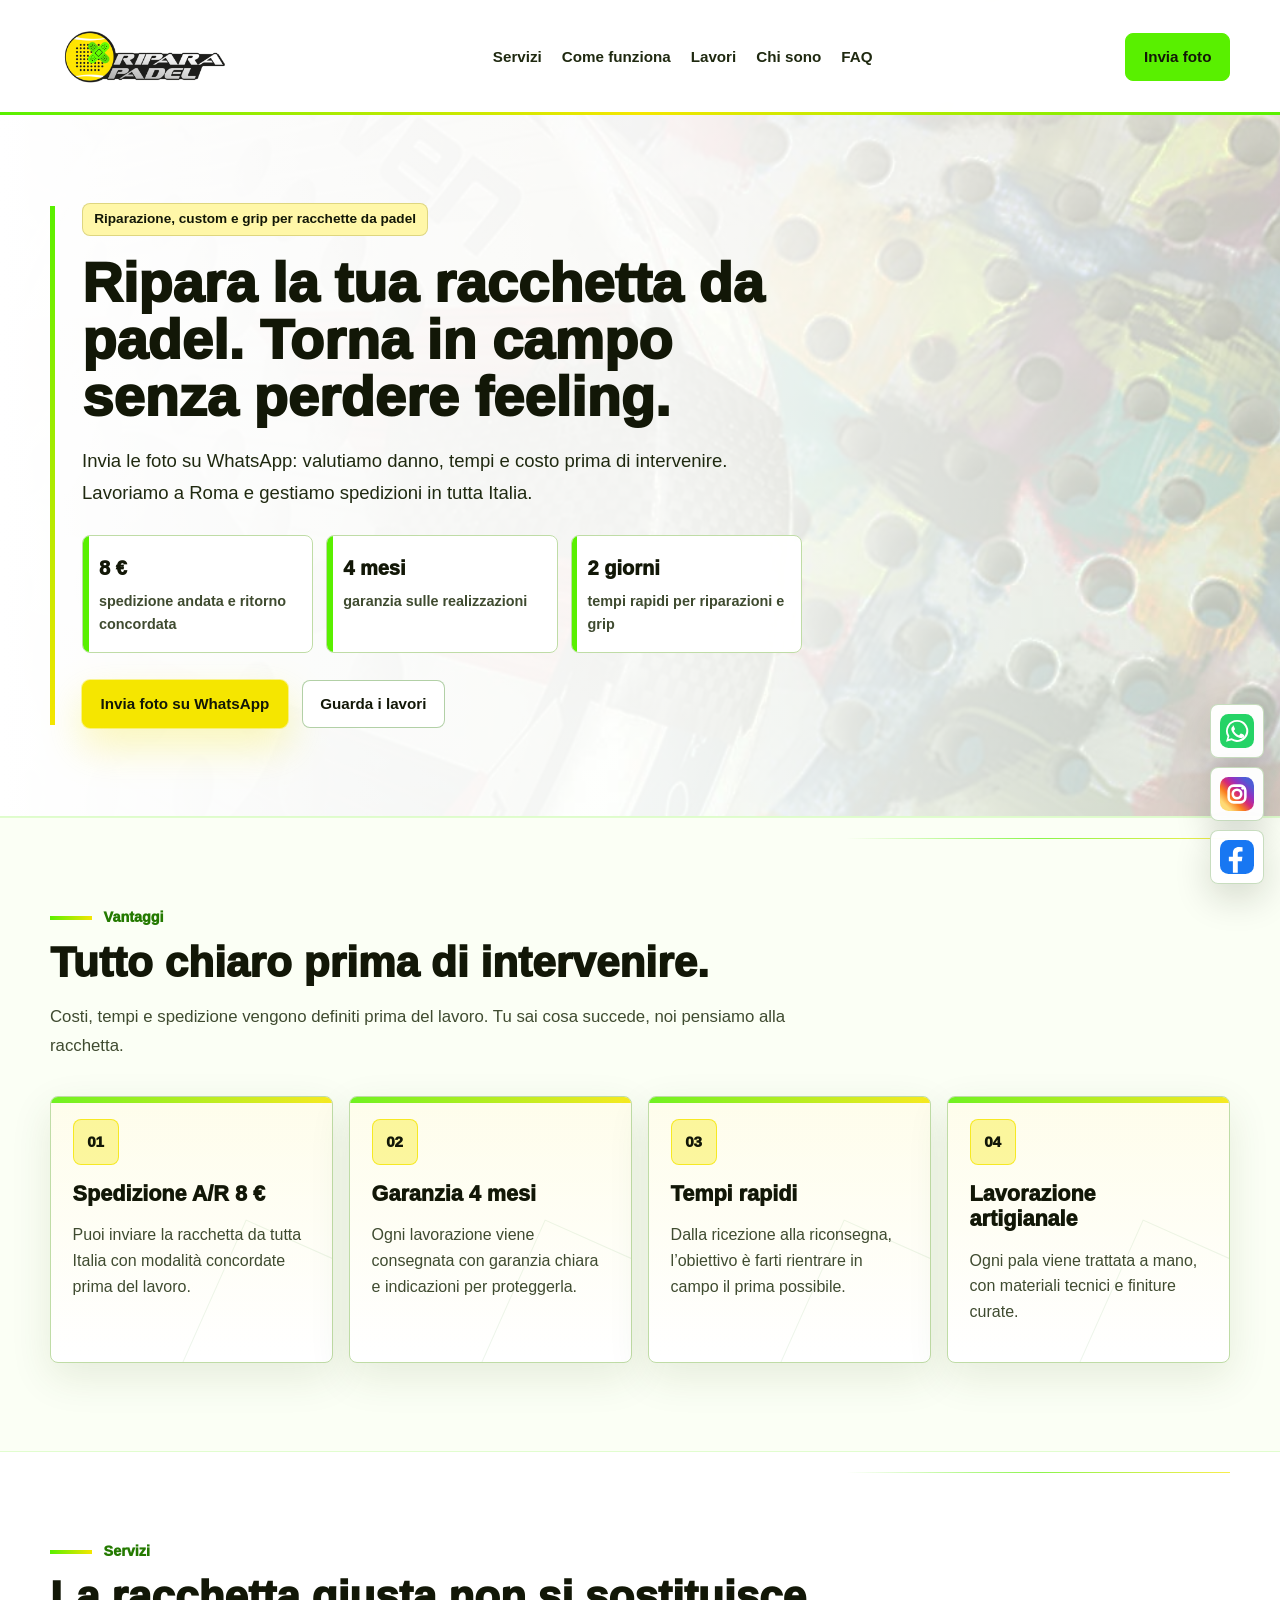
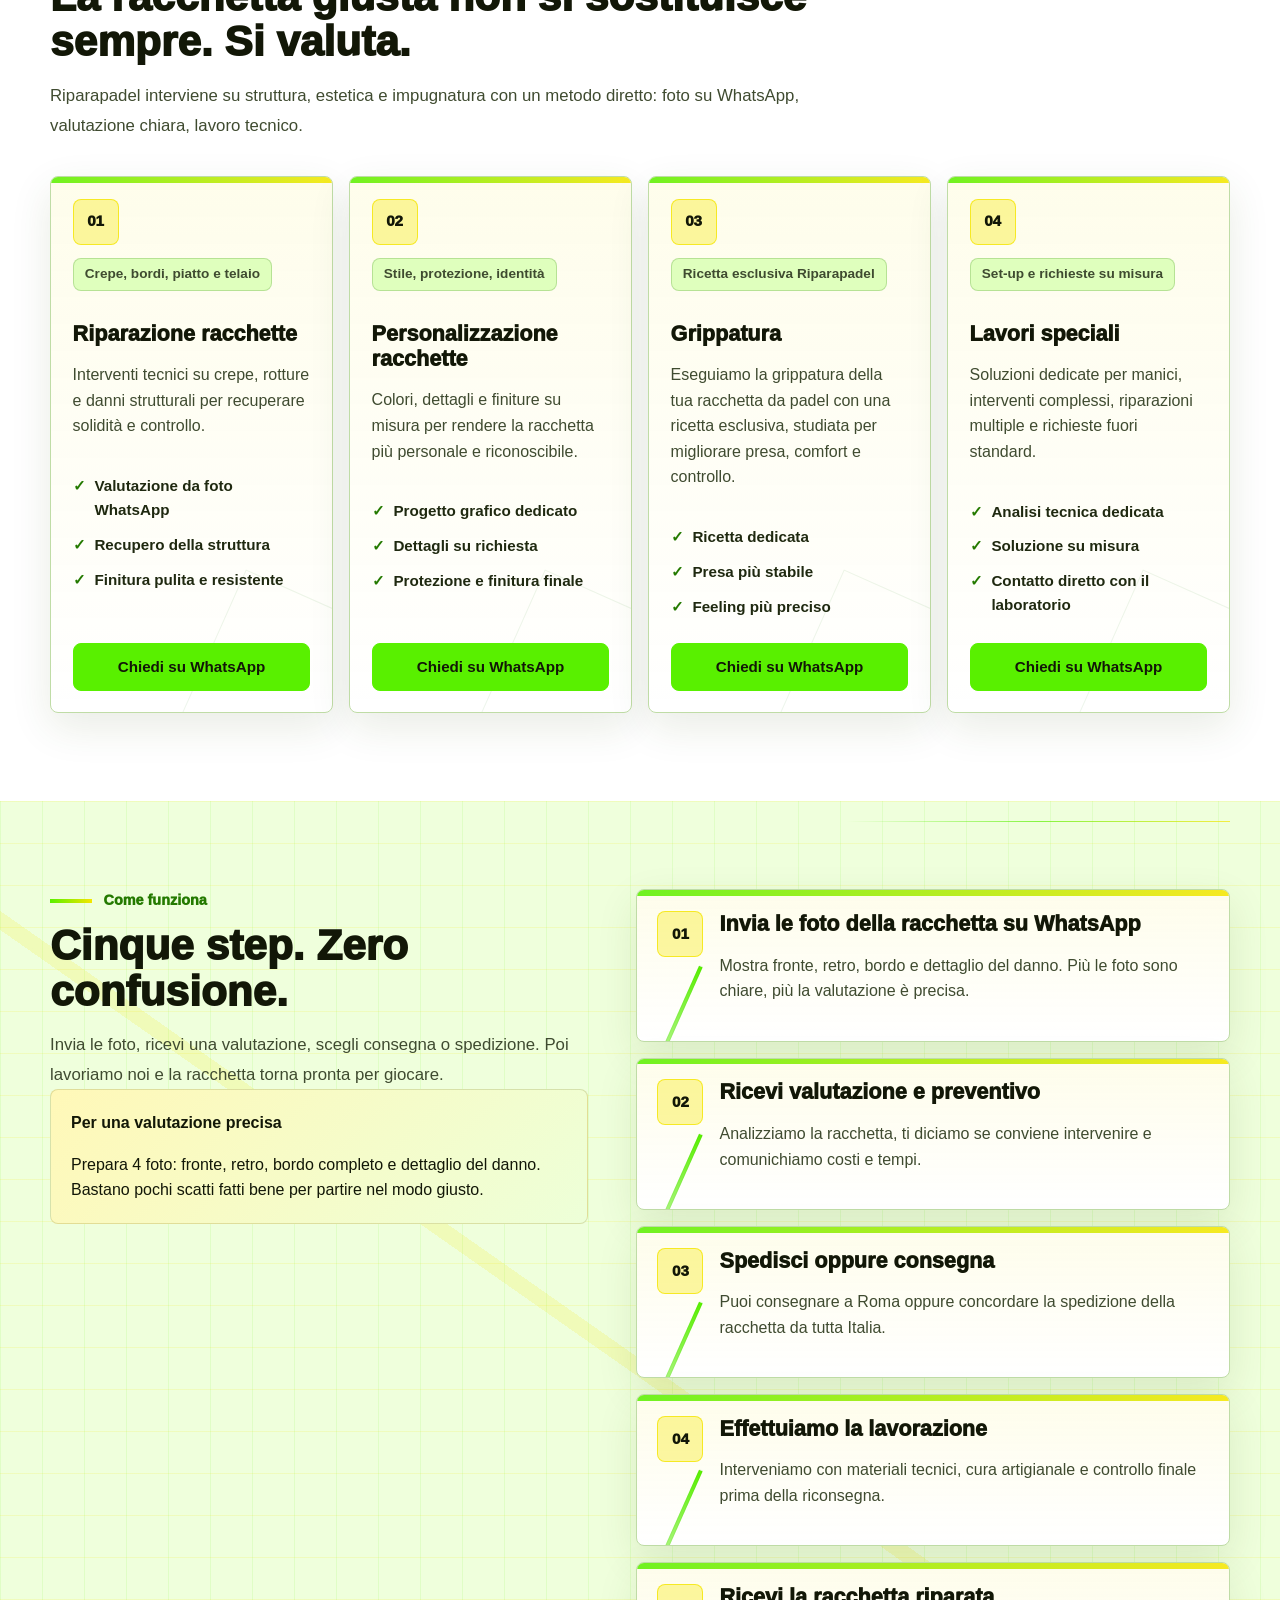
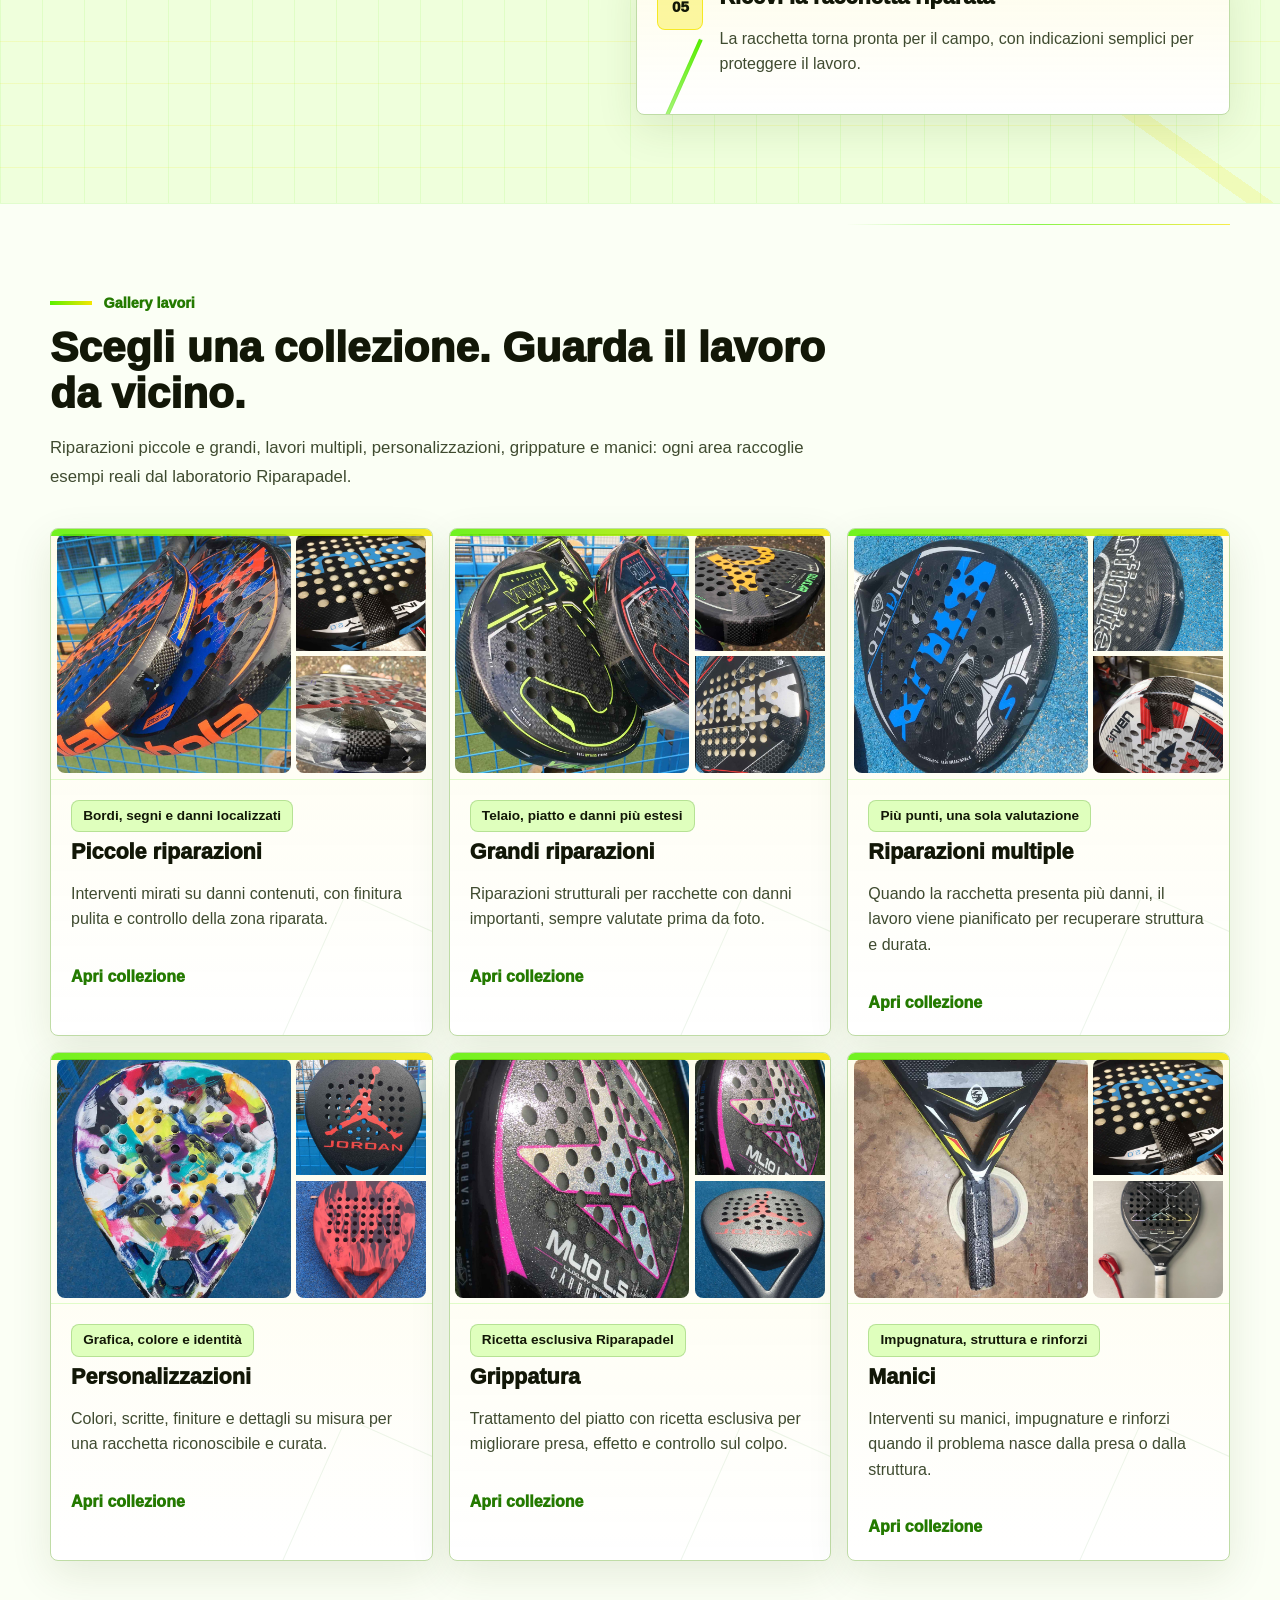
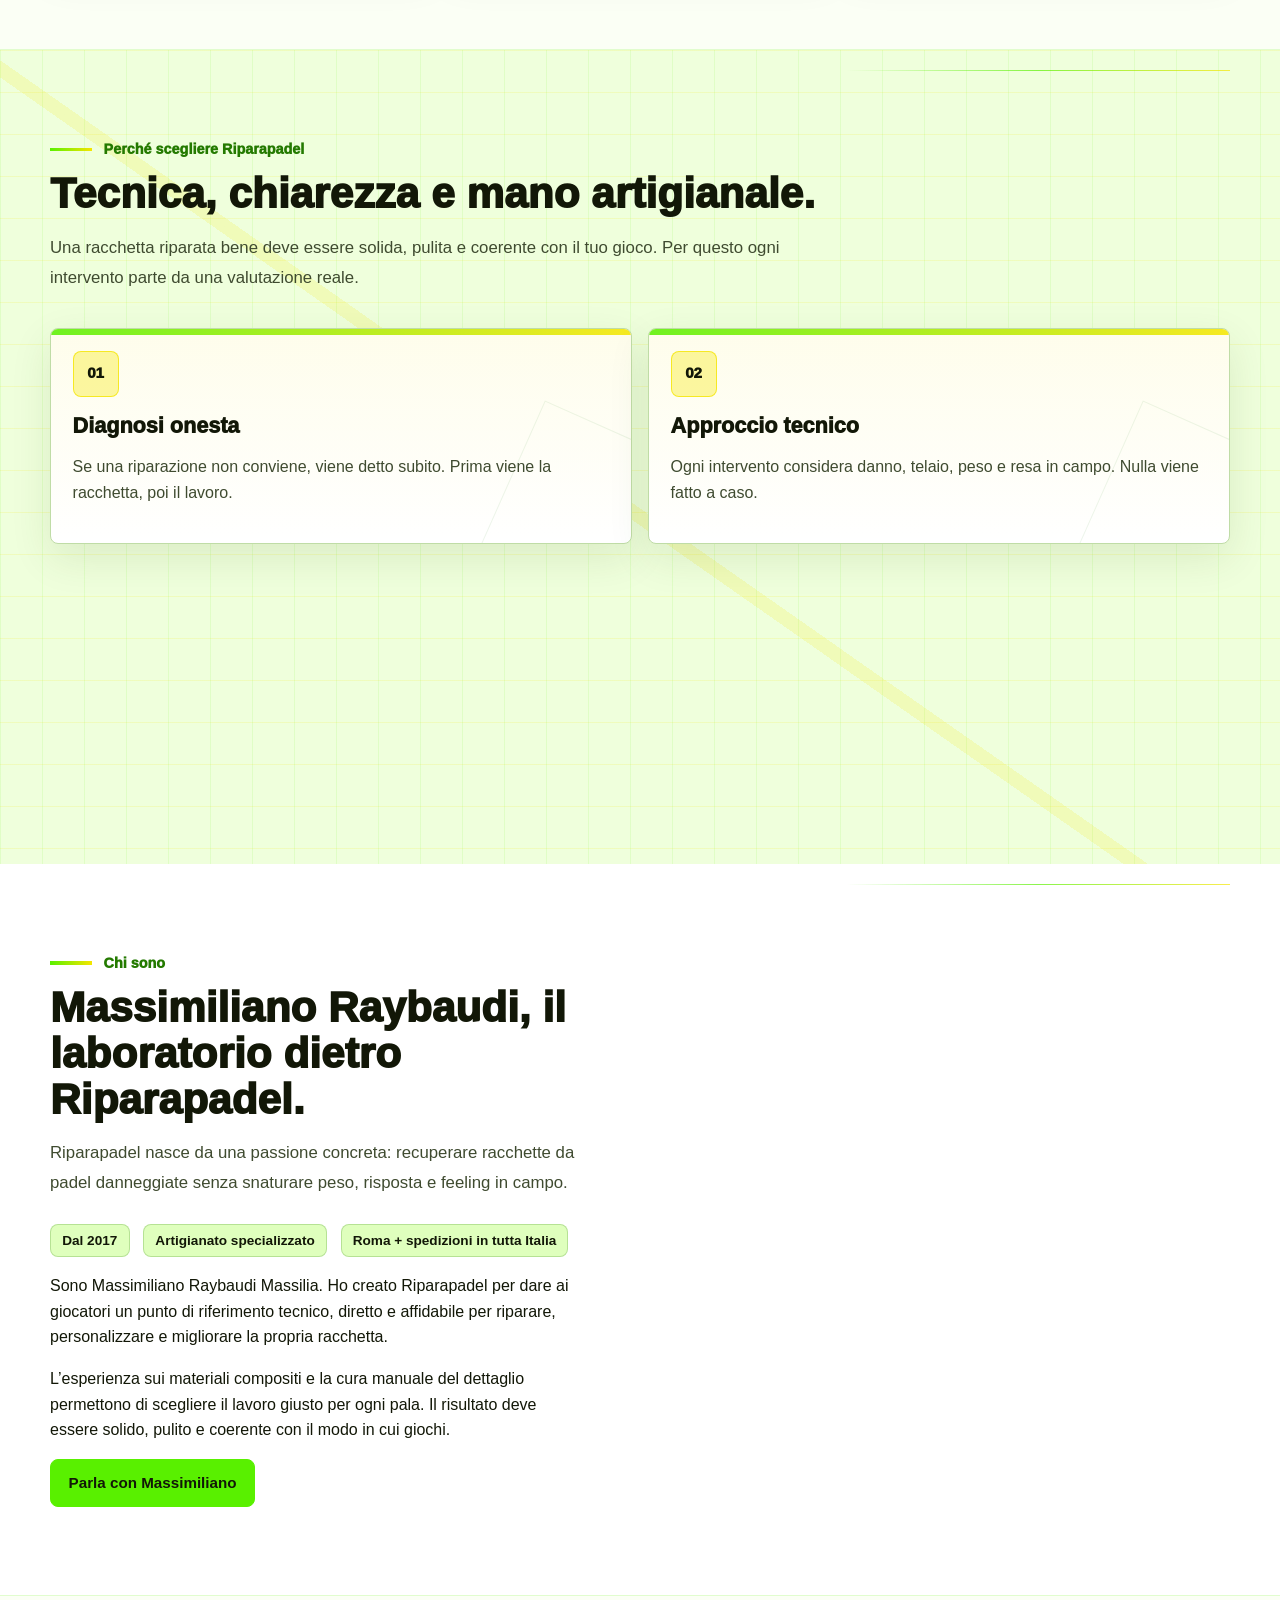
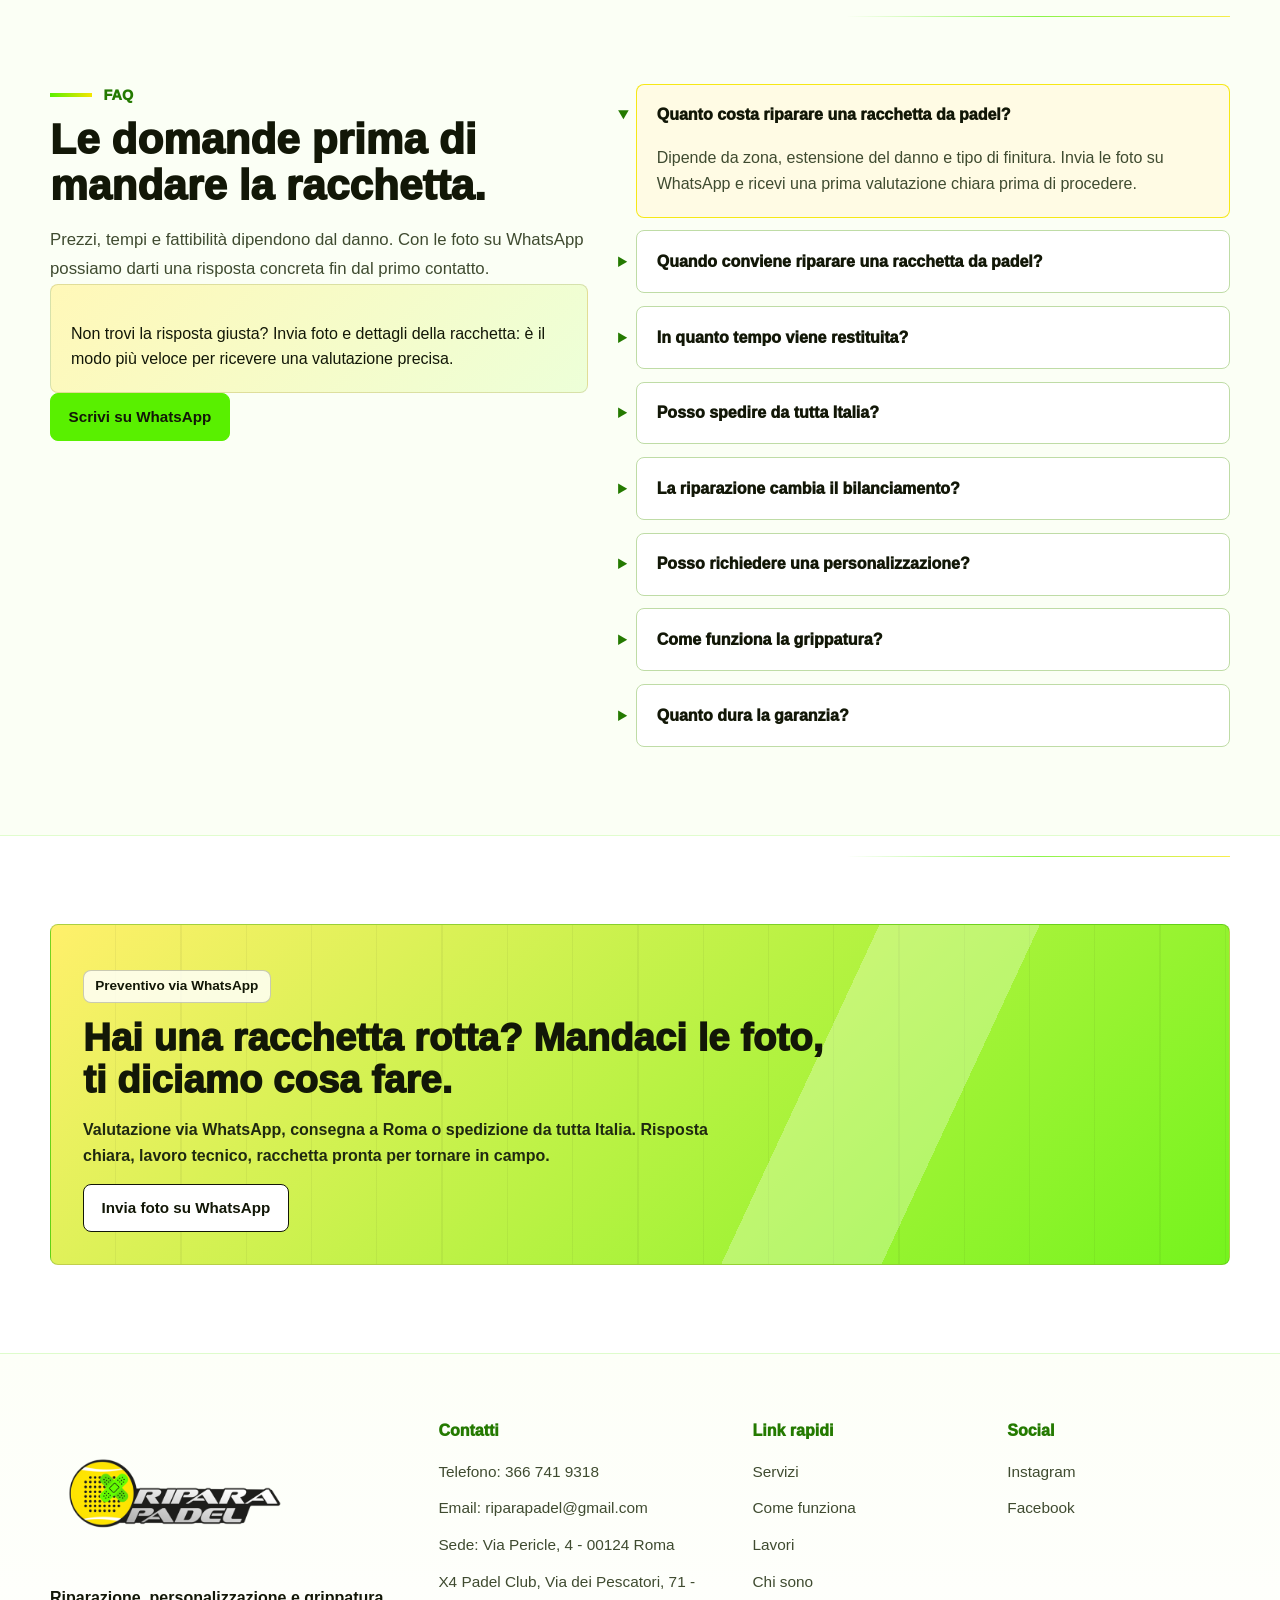
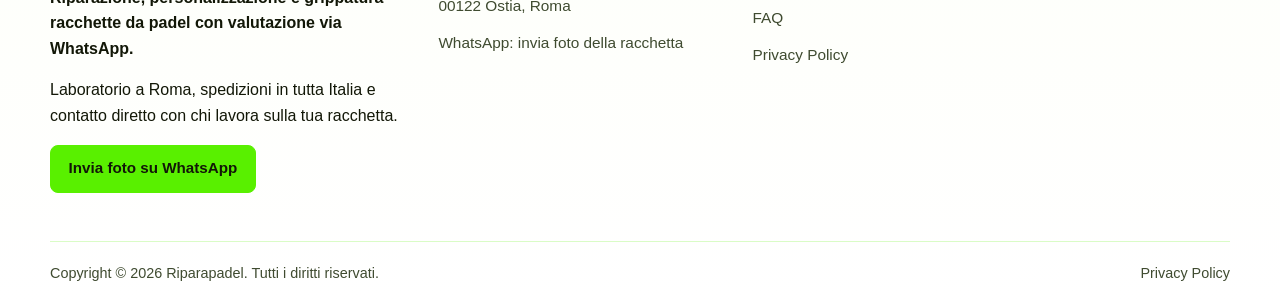
==== commit cce9ed0f: "Initial static Riparapadel site" ====
--- a/index.html
+++ b/index.html
@@ -846,6 +846,36 @@
       </div>
     </footer>
 
+    <nav class="floating-social" aria-label="Contatti rapidi">
+      <a
+        class="floating-social-link floating-whatsapp"
+        href="https://wa.me/393667419318?text=Ciao%20Riparapadel%2C%20vorrei%20una%20valutazione%20per%20la%20mia%20racchetta%20da%20padel.%20Posso%20inviare%20le%20foto%3F"
+        target="_blank"
+        rel="noreferrer"
+        aria-label="Scrivi a Riparapadel su WhatsApp"
+      >
+        <img src="assets/icons/whatsapp.svg" alt="" width="34" height="34" aria-hidden="true" />
+      </a>
+      <a
+        class="floating-social-link floating-instagram"
+        href="https://www.instagram.com/massi_padel/"
+        target="_blank"
+        rel="noreferrer"
+        aria-label="Apri Instagram Riparapadel"
+      >
+        <img src="assets/icons/instagram.svg" alt="" width="34" height="34" aria-hidden="true" />
+      </a>
+      <a
+        class="floating-social-link floating-facebook"
+        href="https://www.facebook.com/riparapadel/"
+        target="_blank"
+        rel="noreferrer"
+        aria-label="Apri Facebook Riparapadel"
+      >
+        <img src="assets/icons/facebook.svg" alt="" width="34" height="34" aria-hidden="true" />
+      </a>
+    </nav>
+
     <script src="assets/scripts/main.js" defer></script>
   </body>
 </html>
--- a/assets/styles/main.css
+++ b/assets/styles/main.css
@@ -996,6 +996,46 @@
   font-size: 0.9rem;
 }
 
+.floating-social {
+  position: fixed;
+  right: 1rem;
+  bottom: 1rem;
+  z-index: 45;
+  display: grid;
+  gap: 0.55rem;
+  pointer-events: none;
+}
+
+.floating-social-link {
+  display: flex;
+  width: 54px;
+  min-width: 54px;
+  min-height: 54px;
+  align-items: center;
+  justify-content: center;
+  border: 1px solid rgba(36, 122, 0, 0.25);
+  border-radius: 8px;
+  background: rgba(255, 255, 255, 0.96);
+  color: var(--text);
+  padding: 0.55rem;
+  box-shadow: 0 14px 36px rgba(18, 23, 7, 0.16);
+  pointer-events: auto;
+  transition: border-color 180ms ease, box-shadow 180ms ease, transform 180ms ease;
+}
+
+.floating-social-link img {
+  width: 34px;
+  height: 34px;
+  object-fit: contain;
+}
+
+.floating-social-link:hover,
+.floating-social-link:focus-visible {
+  border-color: var(--secondary);
+  box-shadow: 0 18px 44px rgba(53, 78, 21, 0.2);
+  transform: translateX(-2px);
+}
+
 .page-hero {
   position: relative;
   overflow: hidden;
@@ -1311,6 +1351,25 @@
     width: 100%;
   }
 
+  .floating-social {
+    right: 0.75rem;
+    bottom: 0.75rem;
+    display: flex;
+    gap: 0.45rem;
+  }
+
+  .floating-social-link {
+    min-width: 48px;
+    width: 48px;
+    min-height: 48px;
+    padding: 0.45rem;
+  }
+
+  .floating-social-link img {
+    width: 30px;
+    height: 30px;
+  }
+
   .step {
     grid-template-columns: 1fr;
   }
